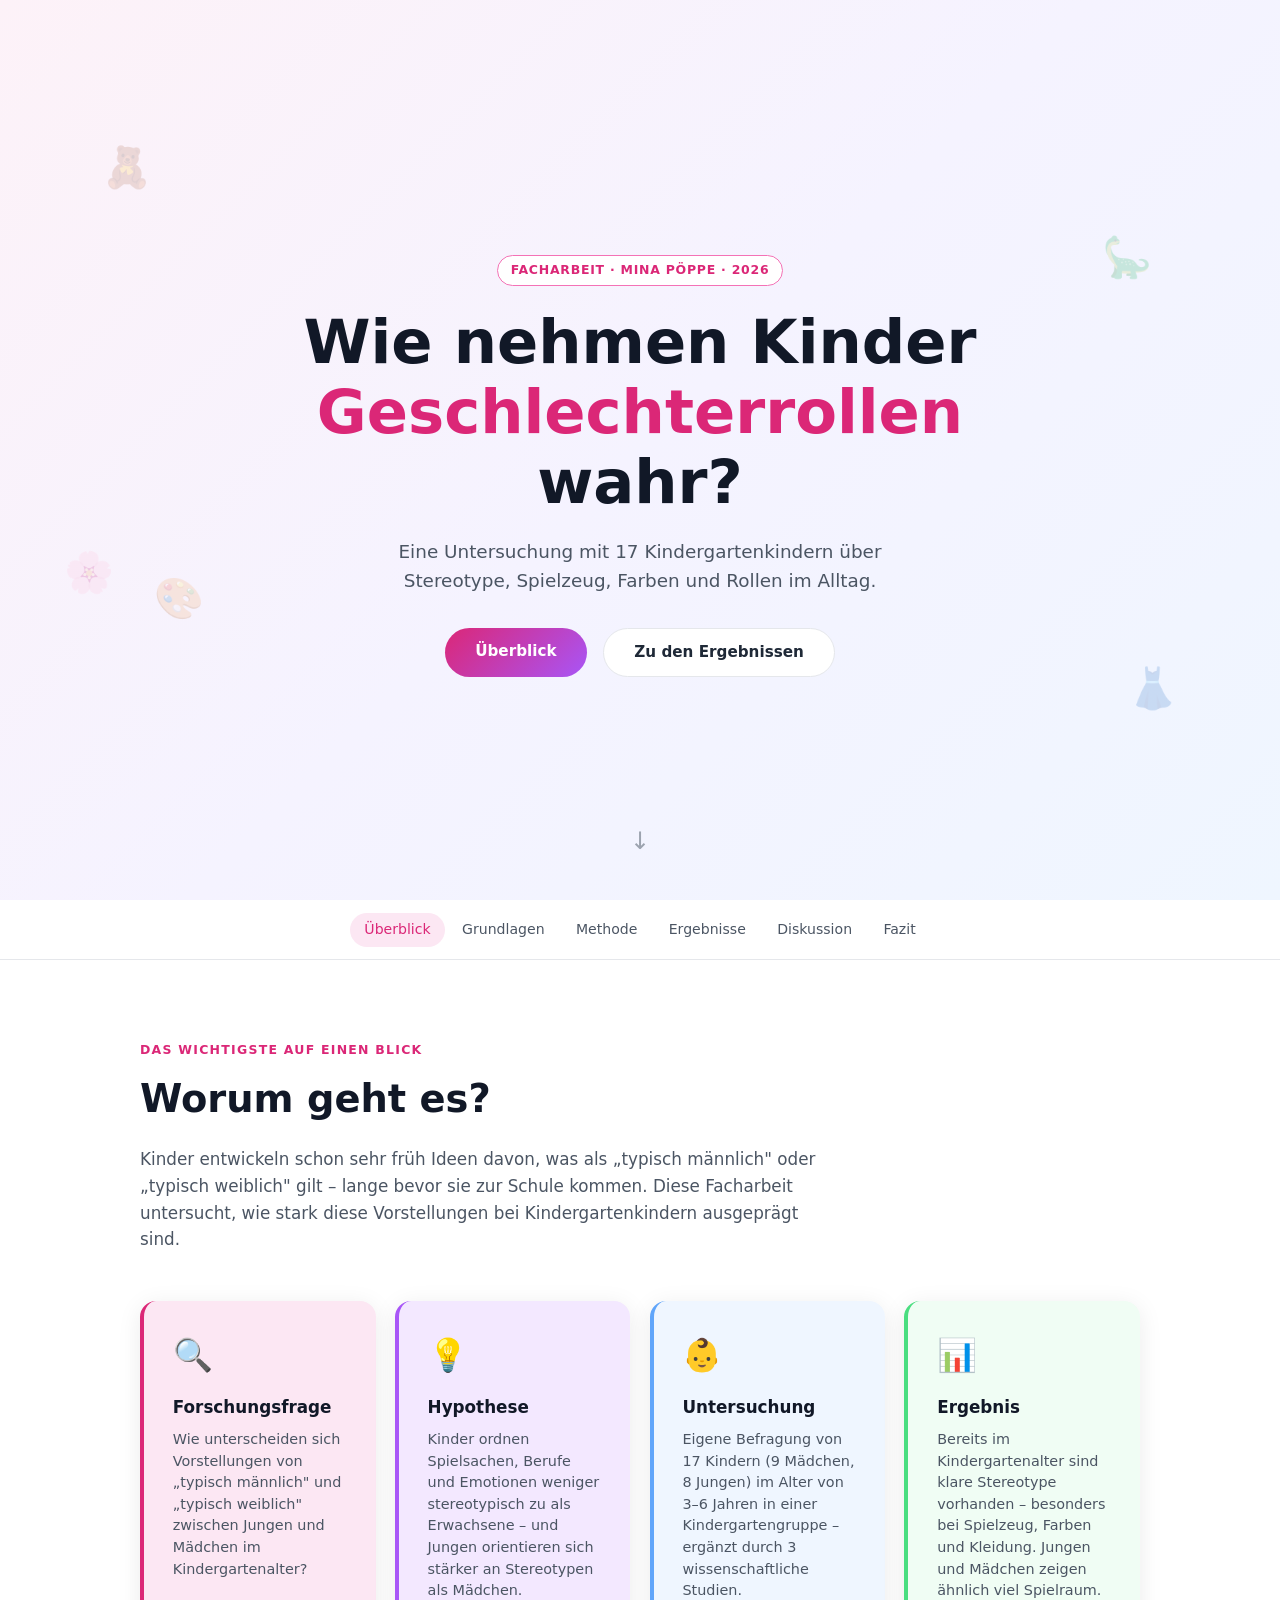
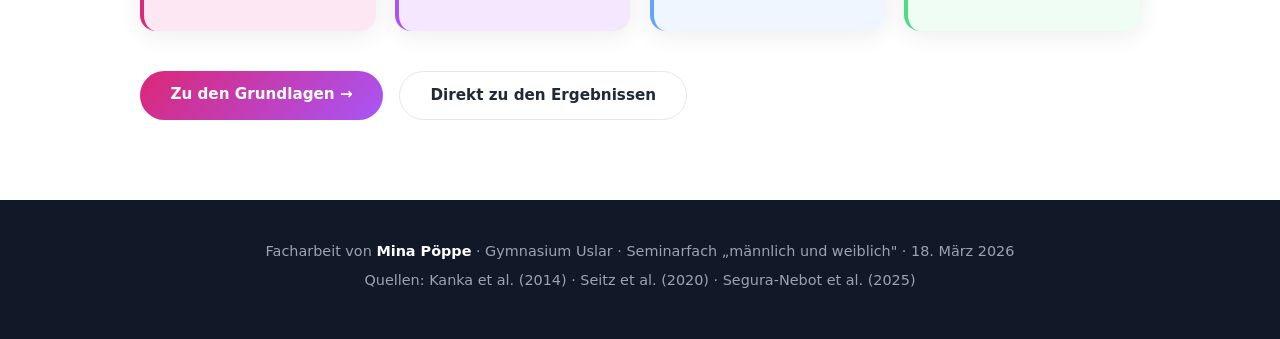
==== index.html @ d3858178 "Add initial HTML structure, CSS styles, and JavaScript functionality for the research project on chi" ====
<!DOCTYPE html>
<html lang="de">
<head>
  <meta charset="UTF-8" />
  <meta name="viewport" content="width=device-width, initial-scale=1.0" />
  <title>Wie nehmen Kinder Geschlechterrollen wahr?</title>
  <link rel="stylesheet" href="style.css" />
</head>
<body>

  <!-- HERO -->
  <header class="hero">
    <div class="hero-content">
      <span class="hero-tag">Facharbeit · Mina Pöppe · 2026</span>
      <h1>Wie nehmen Kinder<br><span class="accent">Geschlechterrollen</span> wahr?</h1>
      <p class="hero-sub">Eine Untersuchung mit 17 Kindergartenkindern über Stereotype, Spielzeug, Farben und Rollen im Alltag.</p>
      <div class="hero-buttons">
        <a href="#ueberblick" class="btn btn-primary">Überblick</a>
        <a href="ergebnisse.html" class="btn btn-outline">Zu den Ergebnissen</a>
      </div>
    </div>
    <div class="hero-visual" aria-hidden="true">
      <div class="floating-item item-1">🧸</div>
      <div class="floating-item item-2">🦕</div>
      <div class="floating-item item-3">🎨</div>
      <div class="floating-item item-4">👗</div>
      <div class="floating-item item-5">🌸</div>
    </div>
    <a href="#ueberblick" class="scroll-hint" aria-label="Nach unten scrollen">
      <span class="scroll-arrow">↓</span>
    </a>
  </header>

  <!-- NAV -->
  <nav class="sticky-nav" id="nav">
    <div class="nav-inner">
      <a href="index.html" class="active">Überblick</a>
      <a href="grundlagen.html">Grundlagen</a>
      <a href="methode.html">Methode</a>
      <a href="ergebnisse.html">Ergebnisse</a>
      <a href="diskussion.html">Diskussion</a>
      <a href="fazit.html">Fazit</a>
    </div>
  </nav>

  <main>

    <!-- ÜBERBLICK -->
    <section id="ueberblick" class="section">
      <div class="container">
        <div class="section-label">Das Wichtigste auf einen Blick</div>
        <h2>Worum geht es?</h2>
        <p class="section-intro">Kinder entwickeln schon sehr früh Ideen davon, was als „typisch männlich" oder „typisch weiblich" gilt – lange bevor sie zur Schule kommen. Diese Facharbeit untersucht, wie stark diese Vorstellungen bei Kindergartenkindern ausgeprägt sind.</p>

        <div class="cards-grid">
          <div class="card card-pink">
            <div class="card-icon">🔍</div>
            <h3>Forschungsfrage</h3>
            <p>Wie unterscheiden sich Vorstellungen von „typisch männlich" und „typisch weiblich" zwischen Jungen und Mädchen im Kindergartenalter?</p>
          </div>
          <div class="card card-purple">
            <div class="card-icon">💡</div>
            <h3>Hypothese</h3>
            <p>Kinder ordnen Spielsachen, Berufe und Emotionen weniger stereotypisch zu als Erwachsene – und Jungen orientieren sich stärker an Stereotypen als Mädchen.</p>
          </div>
          <div class="card card-blue">
            <div class="card-icon">👶</div>
            <h3>Untersuchung</h3>
            <p>Eigene Befragung von 17 Kindern (9 Mädchen, 8 Jungen) im Alter von 3–6 Jahren in einer Kindergartengruppe – ergänzt durch 3 wissenschaftliche Studien.</p>
          </div>
          <div class="card card-green">
            <div class="card-icon">📊</div>
            <h3>Ergebnis</h3>
            <p>Bereits im Kindergartenalter sind klare Stereotype vorhanden – besonders bei Spielzeug, Farben und Kleidung. Jungen und Mädchen zeigen ähnlich viel Spielraum.</p>
          </div>
        </div>

        <div style="margin-top: 2.5rem; display: flex; gap: 1rem; flex-wrap: wrap;">
          <a href="grundlagen.html" class="btn btn-primary">Zu den Grundlagen →</a>
          <a href="ergebnisse.html" class="btn btn-outline">Direkt zu den Ergebnissen</a>
        </div>
      </div>
    </section>

  </main>

  <footer class="footer">
    <div class="container">
      <p>Facharbeit von <strong>Mina Pöppe</strong> · Gymnasium Uslar · Seminarfach „männlich und weiblich" · 18. März 2026</p>
      <p class="footer-small">Quellen: Kanka et al. (2014) · Seitz et al. (2020) · Segura-Nebot et al. (2025)</p>
    </div>
  </footer>

  <script src="script.js"></script>
</body>
</html>
---- style.css ----
/* ===== RESET & BASE ===== */
*, *::before, *::after { box-sizing: border-box; margin: 0; padding: 0; }

:root {
  --pink: #f472b6;
  --pink-light: #fce7f3;
  --pink-dark: #db2777;
  --purple: #a855f7;
  --purple-light: #f3e8ff;
  --blue: #60a5fa;
  --blue-light: #eff6ff;
  --green: #4ade80;
  --green-light: #f0fdf4;
  --teal: #2dd4bf;
  --gray-50: #f9fafb;
  --gray-100: #f3f4f6;
  --gray-200: #e5e7eb;
  --gray-400: #9ca3af;
  --gray-600: #4b5563;
  --gray-800: #1f2937;
  --gray-900: #111827;
  --white: #ffffff;
  --font: 'Segoe UI', system-ui, -apple-system, sans-serif;
  --radius: 16px;
  --radius-sm: 8px;
  --shadow: 0 4px 24px rgba(0,0,0,0.08);
  --shadow-md: 0 8px 40px rgba(0,0,0,0.12);
  --transition: 0.25s ease;
}

html { scroll-behavior: smooth; }

body {
  font-family: var(--font);
  color: var(--gray-800);
  background: var(--white);
  line-height: 1.6;
}

/* ===== HERO ===== */
.hero {
  min-height: 100vh;
  background: linear-gradient(135deg, #fdf2f8 0%, #f5f3ff 50%, #eff6ff 100%);
  display: flex;
  flex-direction: column;
  justify-content: center;
  align-items: center;
  position: relative;
  overflow: hidden;
  text-align: center;
  padding: 6rem 2rem 4rem;
}

.hero-content {
  position: relative;
  z-index: 2;
  max-width: 700px;
}

.hero-tag {
  display: inline-block;
  background: var(--white);
  border: 1.5px solid var(--pink);
  color: var(--pink-dark);
  font-size: 0.78rem;
  font-weight: 600;
  letter-spacing: 0.06em;
  text-transform: uppercase;
  padding: 0.35em 1em;
  border-radius: 999px;
  margin-bottom: 1.4rem;
}

.hero h1 {
  font-size: clamp(2.2rem, 5vw, 3.8rem);
  font-weight: 800;
  line-height: 1.15;
  color: var(--gray-900);
  margin-bottom: 1.2rem;
}

.accent { color: var(--pink-dark); }

.hero-sub {
  font-size: 1.15rem;
  color: var(--gray-600);
  max-width: 540px;
  margin: 0 auto 2rem;
}

.hero-buttons {
  display: flex;
  gap: 1rem;
  justify-content: center;
  flex-wrap: wrap;
}

.btn {
  display: inline-block;
  padding: 0.75em 2em;
  border-radius: 999px;
  font-weight: 600;
  font-size: 0.95rem;
  text-decoration: none;
  transition: transform var(--transition), box-shadow var(--transition);
  cursor: pointer;
  border: none;
}

.btn:hover { transform: translateY(-2px); box-shadow: var(--shadow-md); }

.btn-primary {
  background: linear-gradient(135deg, var(--pink-dark), var(--purple));
  color: var(--white);
}

.btn-outline {
  background: var(--white);
  color: var(--gray-800);
  border: 1.5px solid var(--gray-200);
}

/* Floating emojis */
.hero-visual { position: absolute; inset: 0; pointer-events: none; z-index: 1; }

.floating-item {
  position: absolute;
  font-size: 2.5rem;
  opacity: 0.18;
  animation: float 6s ease-in-out infinite;
}

.item-1 { top: 15%; left: 8%; animation-delay: 0s; }
.item-2 { top: 25%; right: 10%; animation-delay: 1.2s; }
.item-3 { bottom: 30%; left: 12%; animation-delay: 0.6s; }
.item-4 { bottom: 20%; right: 8%; animation-delay: 1.8s; }
.item-5 { top: 60%; left: 5%; animation-delay: 2.4s; }

@keyframes float {
  0%, 100% { transform: translateY(0); }
  50% { transform: translateY(-18px); }
}

.scroll-hint {
  position: absolute;
  bottom: 2.5rem;
  left: 50%;
  transform: translateX(-50%);
  color: var(--gray-400);
  text-decoration: none;
  font-size: 1.5rem;
  animation: bounce 2s infinite;
}

@keyframes bounce {
  0%, 100% { transform: translateX(-50%) translateY(0); }
  50% { transform: translateX(-50%) translateY(8px); }
}

/* ===== NAV ===== */
.sticky-nav {
  position: sticky;
  top: 0;
  z-index: 100;
  background: rgba(255,255,255,0.92);
  backdrop-filter: blur(12px);
  border-bottom: 1px solid var(--gray-200);
  padding: 0.8rem 2rem;
}

.nav-inner {
  max-width: 900px;
  margin: 0 auto;
  display: flex;
  gap: 0.2rem;
  justify-content: center;
  flex-wrap: wrap;
}

.nav-inner a {
  text-decoration: none;
  color: var(--gray-600);
  font-size: 0.88rem;
  font-weight: 500;
  padding: 0.4em 1em;
  border-radius: 999px;
  transition: background var(--transition), color var(--transition);
}

.nav-inner a:hover, .nav-inner a.active {
  background: var(--pink-light);
  color: var(--pink-dark);
}

/* ===== SECTIONS ===== */
.section { padding: 5rem 2rem; }
.section-alt { background: var(--gray-50); }

.container { max-width: 1000px; margin: 0 auto; }

.section-label {
  font-size: 0.78rem;
  font-weight: 700;
  letter-spacing: 0.1em;
  text-transform: uppercase;
  color: var(--pink-dark);
  margin-bottom: 0.5rem;
}

h2 {
  font-size: clamp(1.7rem, 3vw, 2.4rem);
  font-weight: 800;
  color: var(--gray-900);
  margin-bottom: 1rem;
}

.section-intro {
  font-size: 1.05rem;
  color: var(--gray-600);
  max-width: 680px;
  margin-bottom: 3rem;
}

/* ===== CARDS ===== */
.cards-grid {
  display: grid;
  grid-template-columns: repeat(auto-fit, minmax(210px, 1fr));
  gap: 1.2rem;
}

.card {
  border-radius: var(--radius);
  padding: 1.8rem;
  box-shadow: var(--shadow);
  transition: transform var(--transition), box-shadow var(--transition);
}

.card:hover { transform: translateY(-4px); box-shadow: var(--shadow-md); }

.card-pink { background: var(--pink-light); border-left: 4px solid var(--pink-dark); }
.card-purple { background: var(--purple-light); border-left: 4px solid var(--purple); }
.card-blue { background: var(--blue-light); border-left: 4px solid var(--blue); }
.card-green { background: var(--green-light); border-left: 4px solid var(--green); }

.card-icon { font-size: 2rem; margin-bottom: 0.8rem; }
.card h3 { font-size: 1.05rem; font-weight: 700; margin-bottom: 0.5rem; color: var(--gray-900); }
.card p { font-size: 0.9rem; color: var(--gray-600); line-height: 1.5; }

/* ===== TABS ===== */
.tabs { background: var(--white); border-radius: var(--radius); box-shadow: var(--shadow); overflow: hidden; }

.tab-buttons {
  display: flex;
  border-bottom: 1px solid var(--gray-200);
  background: var(--gray-50);
}

.tab-btn {
  flex: 1;
  padding: 1rem 1.5rem;
  border: none;
  background: transparent;
  font-family: var(--font);
  font-weight: 600;
  font-size: 0.9rem;
  color: var(--gray-600);
  cursor: pointer;
  transition: all var(--transition);
  border-bottom: 3px solid transparent;
}

.tab-btn:hover { color: var(--pink-dark); background: var(--pink-light); }
.tab-btn.active { color: var(--pink-dark); border-bottom-color: var(--pink-dark); background: var(--white); }

.tab-content { display: none; }
.tab-content.active { display: block; }

.tab-inner {
  display: grid;
  grid-template-columns: 1fr 1fr;
  gap: 2rem;
  padding: 2.5rem;
  align-items: start;
}

@media (max-width: 640px) {
  .tab-inner { grid-template-columns: 1fr; }
}

.tab-text h3 { font-size: 1.15rem; font-weight: 700; margin-bottom: 0.8rem; }
.tab-text p { color: var(--gray-600); margin-bottom: 0.8rem; font-size: 0.93rem; }

.definition-box { margin: 1.2rem 0; display: flex; flex-direction: column; gap: 0.8rem; }

.def-item {
  display: flex;
  flex-direction: column;
  gap: 0.2rem;
  padding: 1rem;
  background: var(--gray-50);
  border-radius: var(--radius-sm);
}

.def-title { font-weight: 700; font-size: 0.9rem; color: var(--gray-900); }
.def-text { font-size: 0.85rem; color: var(--gray-600); }

.highlight-box {
  background: linear-gradient(135deg, #fdf2f8, #f5f3ff);
  border-radius: var(--radius-sm);
  padding: 0.9rem 1.1rem;
  font-size: 0.88rem;
  color: var(--gray-700) !important;
}

.stereotype-examples {
  display: flex;
  gap: 1rem;
}

.stereo-col {
  flex: 1;
  border-radius: var(--radius-sm);
  overflow: hidden;
  box-shadow: var(--shadow);
}

.stereo-head {
  font-weight: 700;
  text-align: center;
  padding: 0.6rem;
  font-size: 0.9rem;
}

.stereo-girl .stereo-head { background: var(--pink-light); color: var(--pink-dark); }
.stereo-boy .stereo-head { background: #dbeafe; color: #1d4ed8; }

.stereo-tags {
  padding: 0.8rem;
  display: flex;
  flex-direction: column;
  gap: 0.4rem;
  background: var(--white);
}

.stereo-tags span {
  display: block;
  font-size: 0.82rem;
  padding: 0.3rem 0.6rem;
  border-radius: 6px;
}

.stereo-girl .stereo-tags span { background: var(--pink-light); }
.stereo-boy .stereo-tags span { background: #eff6ff; }

.visual-caption {
  margin-top: 0.8rem;
  font-size: 0.78rem;
  color: var(--gray-400);
  text-align: center;
  font-style: italic;
}

/* Timeline */
.timeline { display: flex; flex-direction: column; gap: 0; }

.timeline-item {
  display: flex;
  gap: 1rem;
  position: relative;
  padding-bottom: 1.4rem;
}

.timeline-item::before {
  content: '';
  position: absolute;
  left: 10px;
  top: 24px;
  bottom: 0;
  width: 2px;
  background: var(--gray-200);
}

.timeline-item:last-child::before { display: none; }

.tl-dot {
  width: 22px;
  height: 22px;
  border-radius: 50%;
  background: linear-gradient(135deg, var(--pink-dark), var(--purple));
  flex-shrink: 0;
  margin-top: 2px;
}

.tl-content strong { display: block; font-size: 0.9rem; color: var(--gray-900); }
.tl-content p { font-size: 0.83rem; color: var(--gray-600); margin-top: 0.1rem; }

/* Influence diagram */
.influence-diagram {
  position: relative;
  display: grid;
  grid-template-areas: ". i2 ." "i1 center i3" ". i4 .";
  gap: 0.6rem;
  align-items: center;
  justify-items: center;
}

.influence-center {
  grid-area: center;
  background: linear-gradient(135deg, var(--pink-dark), var(--purple));
  color: white;
  font-weight: 700;
  padding: 1rem 1.4rem;
  border-radius: 50%;
  text-align: center;
  font-size: 1rem;
  width: 80px;
  height: 80px;
  display: flex;
  align-items: center;
  justify-content: center;
}

.influence-item {
  font-size: 0.78rem;
  background: var(--white);
  border: 1px solid var(--gray-200);
  padding: 0.5rem 0.8rem;
  border-radius: var(--radius-sm);
  text-align: center;
  box-shadow: var(--shadow);
}

.inf-1 { grid-area: i1; }
.inf-2 { grid-area: i2; }
.inf-3 { grid-area: i3; }
.inf-4 { grid-area: i4; }

/* ===== METHOD ===== */
.method-grid {
  display: grid;
  grid-template-columns: repeat(auto-fit, minmax(210px, 1fr));
  gap: 1.2rem;
}

.method-card {
  background: var(--white);
  border-radius: var(--radius);
  padding: 1.8rem;
  box-shadow: var(--shadow);
  transition: transform var(--transition);
}

.method-card:hover { transform: translateY(-3px); }

.method-num {
  font-size: 2rem;
  font-weight: 900;
  color: var(--gray-200);
  line-height: 1;
  margin-bottom: 0.6rem;
}

.method-card h3 { font-size: 1.05rem; font-weight: 700; margin-bottom: 0.7rem; color: var(--gray-900); }
.method-card p { font-size: 0.88rem; color: var(--gray-600); margin-bottom: 0.6rem; }

.badge {
  display: inline-block;
  padding: 0.2em 0.7em;
  border-radius: 999px;
  font-size: 0.78rem;
  font-weight: 600;
  margin-right: 0.3rem;
}

.badge-girl { background: var(--pink-light); color: var(--pink-dark); }
.badge-boy { background: #dbeafe; color: #1d4ed8; }
.badge-both { background: var(--green-light); color: #15803d; }

.sample-visual { margin: 0.8rem 0; }

.sample-bar {
  height: 14px;
  border-radius: 999px;
  overflow: hidden;
  display: flex;
  background: var(--gray-100);
}

.sample-fill { height: 100%; transition: width 1s ease; }
.fill-girl { background: var(--pink); }
.fill-boy { background: var(--blue); }

.sample-legend {
  display: flex;
  gap: 1rem;
  margin-top: 0.5rem;
  font-size: 0.82rem;
}

.dot {
  display: inline-block;
  width: 10px;
  height: 10px;
  border-radius: 50%;
  margin-right: 4px;
}

.dot-girl { background: var(--pink); }
.dot-boy { background: var(--blue); }

.question-list {
  list-style: none;
  display: flex;
  flex-direction: column;
  gap: 0.4rem;
}

.question-list li {
  font-size: 0.85rem;
  color: var(--gray-600);
  padding-left: 1.2rem;
  position: relative;
}

.question-list li::before {
  content: '→';
  position: absolute;
  left: 0;
  color: var(--pink);
}

/* ===== RESULTS ===== */
.results-tabs { background: var(--white); border-radius: var(--radius); box-shadow: var(--shadow); overflow: hidden; margin-bottom: 2rem; }

.rtab-buttons {
  display: flex;
  flex-wrap: wrap;
  border-bottom: 1px solid var(--gray-200);
  background: var(--gray-50);
}

.rtab-btn {
  padding: 0.9rem 1.4rem;
  border: none;
  background: transparent;
  font-family: var(--font);
  font-weight: 600;
  font-size: 0.88rem;
  color: var(--gray-600);
  cursor: pointer;
  transition: all var(--transition);
  border-bottom: 3px solid transparent;
}

.rtab-btn:hover { color: var(--pink-dark); background: var(--pink-light); }
.rtab-btn.active { color: var(--pink-dark); border-bottom-color: var(--pink-dark); background: var(--white); }

.rtab-content { display: none; padding: 2rem; }
.rtab-content.active { display: block; }

.result-grid {
  display: grid;
  grid-template-columns: repeat(auto-fit, minmax(300px, 1fr));
  gap: 2rem;
}

.result-item h4 { font-size: 1.1rem; font-weight: 700; margin-bottom: 1rem; }

.bar-chart { display: flex; flex-direction: column; gap: 0.5rem; }

.bar-row {
  display: flex;
  align-items: center;
  gap: 0.8rem;
}

.bar-label {
  width: 70px;
  font-size: 0.82rem;
  color: var(--gray-600);
  flex-shrink: 0;
  text-align: right;
}

.bar-track {
  flex: 1;
  height: 28px;
  background: var(--gray-100);
  border-radius: 999px;
  overflow: hidden;
  position: relative;
}

.bar-fill {
  height: 100%;
  border-radius: 999px;
  display: flex;
  align-items: center;
  justify-content: flex-end;
  padding-right: 8px;
  font-size: 0.78rem;
  font-weight: 700;
  color: var(--white);
  transition: width 1.2s ease;
  min-width: 2px;
}

.bar-girl { background: linear-gradient(90deg, var(--pink), var(--pink-dark)); }
.bar-boy { background: linear-gradient(90deg, var(--blue), #2563eb); }
.bar-both { background: linear-gradient(90deg, var(--green), #16a34a); }

.result-note { margin-top: 0.8rem; font-size: 0.83rem; color: var(--gray-500); font-style: italic; }

.key-finding {
  display: flex;
  gap: 1.2rem;
  background: linear-gradient(135deg, #fdf2f8, #f5f3ff);
  border-radius: var(--radius);
  padding: 1.5rem 2rem;
  align-items: flex-start;
}

.kf-icon { font-size: 1.8rem; flex-shrink: 0; }
.kf-text { font-size: 0.93rem; color: var(--gray-700); line-height: 1.6; }

/* ===== DISCUSSION ===== */
.discussion-grid {
  display: grid;
  grid-template-columns: repeat(auto-fit, minmax(260px, 1fr));
  gap: 1.2rem;
  margin-bottom: 3rem;
}

.disc-card {
  border-radius: var(--radius);
  padding: 1.8rem;
  box-shadow: var(--shadow);
}

.disc-confirm { background: var(--green-light); border-top: 4px solid var(--green); }
.disc-partial { background: #fffbeb; border-top: 4px solid #fbbf24; }
.disc-limit { background: var(--blue-light); border-top: 4px solid var(--blue); }

.disc-icon { font-size: 1.8rem; margin-bottom: 0.8rem; }
.disc-card h3 { font-size: 1rem; font-weight: 700; margin-bottom: 0.8rem; color: var(--gray-900); }
.disc-card ul { list-style: none; display: flex; flex-direction: column; gap: 0.5rem; }
.disc-card li { font-size: 0.88rem; color: var(--gray-700); padding-left: 1.2rem; position: relative; }
.disc-card li::before { content: '•'; position: absolute; left: 0; }

.studies-section h3 { font-size: 1.2rem; font-weight: 700; margin-bottom: 1.2rem; }

.studies-grid {
  display: grid;
  grid-template-columns: repeat(auto-fit, minmax(260px, 1fr));
  gap: 1.2rem;
}

.study-card {
  background: var(--white);
  border-radius: var(--radius);
  padding: 1.6rem;
  box-shadow: var(--shadow);
  transition: transform var(--transition);
}

.study-card:hover { transform: translateY(-3px); }

.study-year {
  font-size: 2rem;
  font-weight: 900;
  color: var(--gray-200);
  line-height: 1;
}

.study-authors {
  font-size: 0.88rem;
  font-weight: 700;
  color: var(--gray-900);
  margin-bottom: 0.6rem;
}

.study-card p { font-size: 0.85rem; color: var(--gray-600); margin-bottom: 0.8rem; line-height: 1.5; }

.study-tag {
  display: inline-block;
  background: var(--pink-light);
  color: var(--pink-dark);
  font-size: 0.75rem;
  font-weight: 600;
  padding: 0.25em 0.8em;
  border-radius: 999px;
}

/* ===== FAZIT ===== */
.fazit-layout {
  display: grid;
  grid-template-columns: 3fr 2fr;
  gap: 3rem;
  align-items: start;
}

@media (max-width: 680px) {
  .fazit-layout { grid-template-columns: 1fr; }
}

.fazit-main p {
  color: var(--gray-700);
  margin-bottom: 1rem;
  line-height: 1.7;
}

.fazit-takeaways {
  background: var(--white);
  border-radius: var(--radius);
  padding: 1.8rem;
  box-shadow: var(--shadow);
}

.fazit-takeaways h3 { font-size: 1rem; font-weight: 700; margin-bottom: 1.2rem; }

.takeaway {
  display: flex;
  gap: 1rem;
  align-items: flex-start;
  margin-bottom: 1.1rem;
}

.takeaway:last-child { margin-bottom: 0; }

.takeaway-num {
  flex-shrink: 0;
  width: 28px;
  height: 28px;
  background: linear-gradient(135deg, var(--pink-dark), var(--purple));
  color: white;
  border-radius: 50%;
  display: flex;
  align-items: center;
  justify-content: center;
  font-size: 0.82rem;
  font-weight: 700;
}

.takeaway p { font-size: 0.87rem; color: var(--gray-700); margin: 0; line-height: 1.5; }

/* ===== PAGE NAVIGATION BUTTONS ===== */
.page-nav-buttons {
  display: flex;
  gap: 1rem;
  margin-top: 3rem;
  flex-wrap: wrap;
}

/* ===== SITE HEADER (inner pages) ===== */
.site-header {
  background: linear-gradient(135deg, #fdf2f8 0%, #f5f3ff 50%, #eff6ff 100%);
  padding: 1.2rem 2rem;
  border-bottom: 1px solid var(--gray-200);
}

.site-brand {
  display: inline-flex;
  align-items: center;
  gap: 0.5rem;
  font-size: 0.85rem;
  font-weight: 600;
  color: var(--pink-dark);
  text-decoration: none;
  letter-spacing: 0.02em;
}

.site-brand:hover { text-decoration: underline; }

/* ===== FOOTER ===== */
.footer {
  background: var(--gray-900);
  color: var(--gray-400);
  padding: 2.5rem 2rem;
  text-align: center;
}

.footer p { font-size: 0.9rem; margin-bottom: 0.4rem; }
.footer strong { color: var(--white); }
.footer-small { font-size: 0.78rem; }

/* ===== RESPONSIVE ===== */
@media (max-width: 768px) {
  .tab-inner { grid-template-columns: 1fr; }
  .tab-visual { display: none; }
  .method-grid { grid-template-columns: 1fr 1fr; }
  .result-grid { grid-template-columns: 1fr; }
  .nav-inner { gap: 0; }
  .nav-inner a { padding: 0.35em 0.65em; font-size: 0.8rem; }
  .tab-btn { padding: 0.8rem 0.8rem; font-size: 0.82rem; }
  .rtab-btn { padding: 0.7rem 0.8rem; font-size: 0.82rem; }
}

@media (max-width: 480px) {
  .method-grid { grid-template-columns: 1fr; }
  .hero h1 { font-size: 2rem; }
}
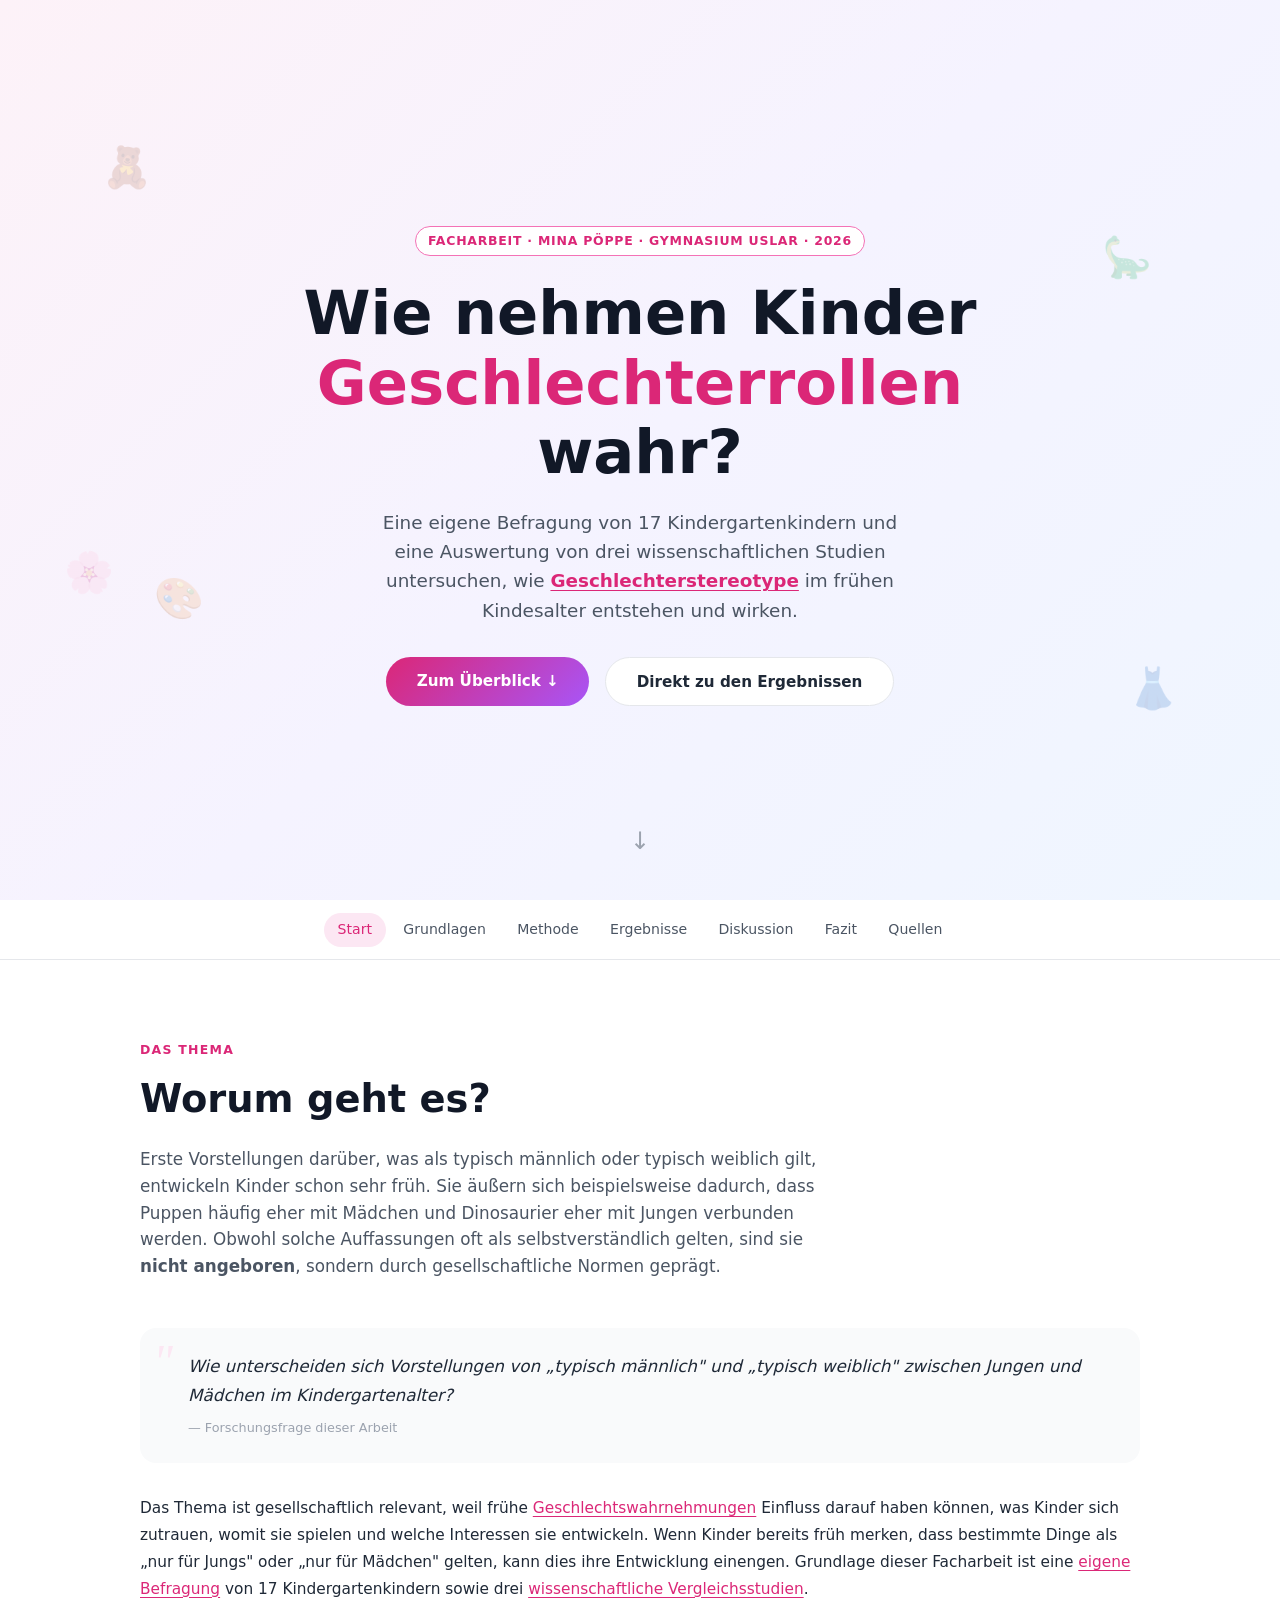
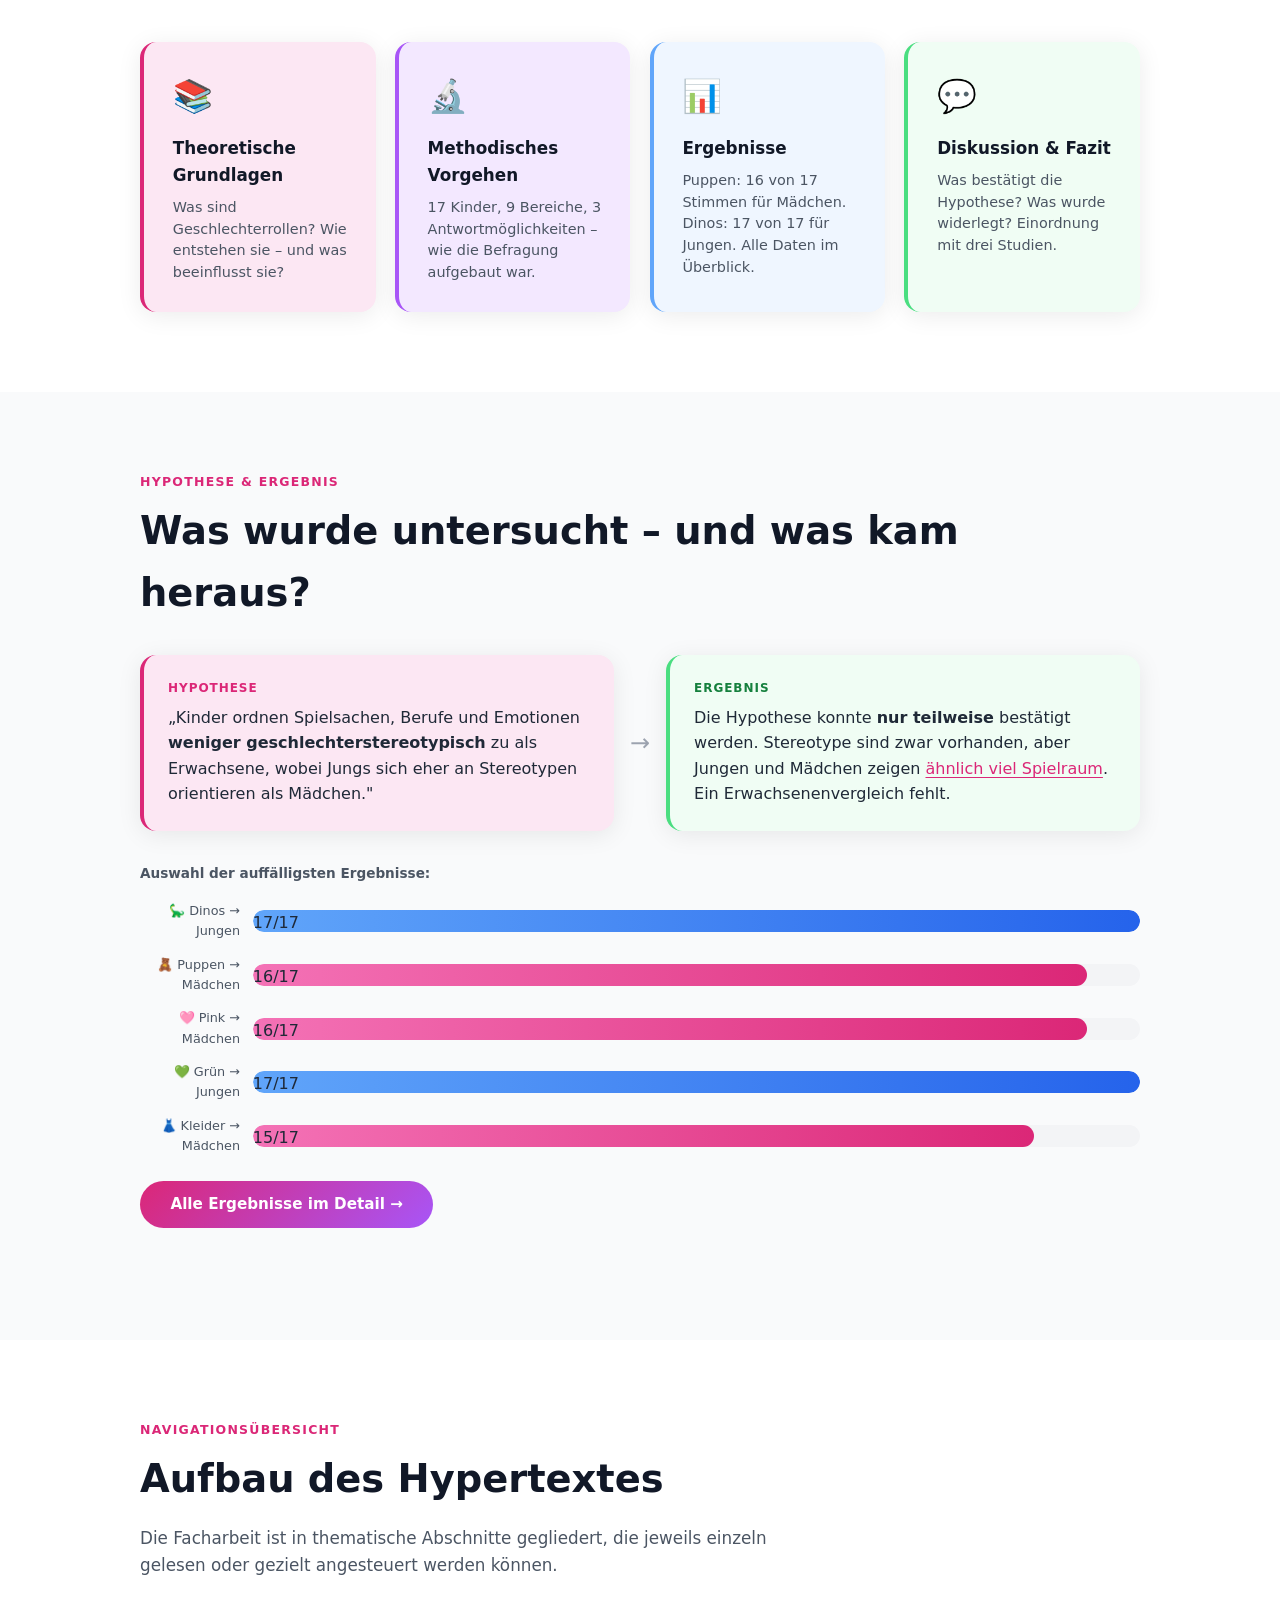
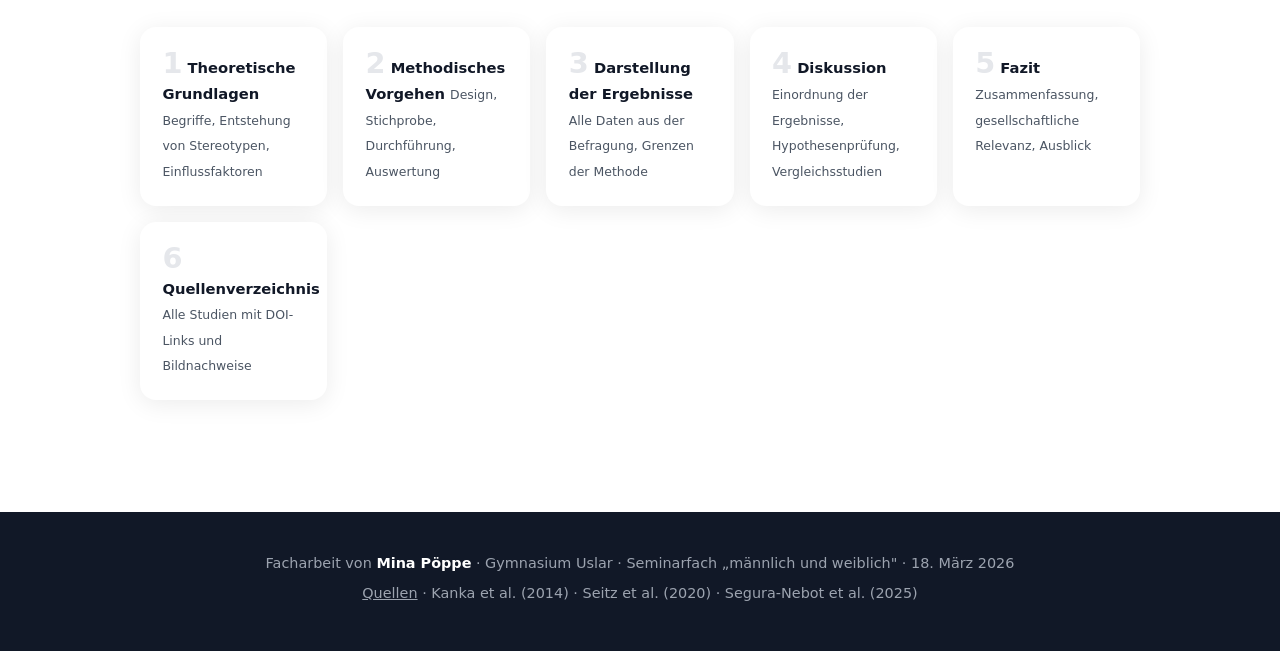
==== commit 15c47297: "feat: add progress bar and back-to-top button; update method and sources sections - Implemented a pr" ====
--- a/index.html
+++ b/index.html
@@ -3,20 +3,23 @@
 <head>
   <meta charset="UTF-8" />
   <meta name="viewport" content="width=device-width, initial-scale=1.0" />
-  <title>Wie nehmen Kinder Geschlechterrollen wahr?</title>
+  <title>Wie nehmen Kinder Geschlechterrollen wahr? – Facharbeit Mina Pöppe</title>
   <link rel="stylesheet" href="style.css" />
 </head>
 <body>
 
+  <!-- READING PROGRESS -->
+  <div class="progress-bar" id="progressBar"></div>
+
   <!-- HERO -->
   <header class="hero">
     <div class="hero-content">
-      <span class="hero-tag">Facharbeit · Mina Pöppe · 2026</span>
+      <span class="hero-tag">Facharbeit · Mina Pöppe · Gymnasium Uslar · 2026</span>
       <h1>Wie nehmen Kinder<br><span class="accent">Geschlechterrollen</span> wahr?</h1>
-      <p class="hero-sub">Eine Untersuchung mit 17 Kindergartenkindern über Stereotype, Spielzeug, Farben und Rollen im Alltag.</p>
+      <p class="hero-sub">Eine eigene Befragung von 17 Kindergartenkindern und eine Auswertung von drei wissenschaftlichen Studien untersuchen, wie <a href="grundlagen.html#begriffe" class="hero-link">Geschlechterstereotype</a> im frühen Kindesalter entstehen und wirken.</p>
       <div class="hero-buttons">
-        <a href="#ueberblick" class="btn btn-primary">Überblick</a>
-        <a href="ergebnisse.html" class="btn btn-outline">Zu den Ergebnissen</a>
+        <a href="#ueberblick" class="btn btn-primary">Zum Überblick ↓</a>
+        <a href="ergebnisse.html" class="btn btn-outline">Direkt zu den Ergebnissen</a>
       </div>
     </div>
     <div class="hero-visual" aria-hidden="true">
@@ -34,50 +37,156 @@
   <!-- NAV -->
   <nav class="sticky-nav" id="nav">
     <div class="nav-inner">
-      <a href="index.html" class="active">Überblick</a>
+      <a href="index.html" class="active">Start</a>
       <a href="grundlagen.html">Grundlagen</a>
       <a href="methode.html">Methode</a>
       <a href="ergebnisse.html">Ergebnisse</a>
       <a href="diskussion.html">Diskussion</a>
       <a href="fazit.html">Fazit</a>
+      <a href="quellen.html">Quellen</a>
     </div>
   </nav>
 
   <main>
 
-    <!-- ÜBERBLICK -->
+    <!-- EINLEITUNG -->
     <section id="ueberblick" class="section">
       <div class="container">
-        <div class="section-label">Das Wichtigste auf einen Blick</div>
+        <div class="section-label">Das Thema</div>
         <h2>Worum geht es?</h2>
-        <p class="section-intro">Kinder entwickeln schon sehr früh Ideen davon, was als „typisch männlich" oder „typisch weiblich" gilt – lange bevor sie zur Schule kommen. Diese Facharbeit untersucht, wie stark diese Vorstellungen bei Kindergartenkindern ausgeprägt sind.</p>
-
-        <div class="cards-grid">
-          <div class="card card-pink">
-            <div class="card-icon">🔍</div>
-            <h3>Forschungsfrage</h3>
-            <p>Wie unterscheiden sich Vorstellungen von „typisch männlich" und „typisch weiblich" zwischen Jungen und Mädchen im Kindergartenalter?</p>
-          </div>
-          <div class="card card-purple">
-            <div class="card-icon">💡</div>
-            <h3>Hypothese</h3>
-            <p>Kinder ordnen Spielsachen, Berufe und Emotionen weniger stereotypisch zu als Erwachsene – und Jungen orientieren sich stärker an Stereotypen als Mädchen.</p>
-          </div>
-          <div class="card card-blue">
-            <div class="card-icon">👶</div>
-            <h3>Untersuchung</h3>
-            <p>Eigene Befragung von 17 Kindern (9 Mädchen, 8 Jungen) im Alter von 3–6 Jahren in einer Kindergartengruppe – ergänzt durch 3 wissenschaftliche Studien.</p>
-          </div>
-          <div class="card card-green">
+        <p class="section-intro">Erste Vorstellungen darüber, was als typisch männlich oder typisch weiblich gilt, entwickeln Kinder schon sehr früh. Sie äußern sich beispielsweise dadurch, dass Puppen häufig eher mit Mädchen und Dinosaurier eher mit Jungen verbunden werden. Obwohl solche Auffassungen oft als selbstverständlich gelten, sind sie <strong>nicht angeboren</strong>, sondern durch gesellschaftliche Normen geprägt.</p>
+
+        <div class="intro-quote">
+          <span class="quote-mark">"</span>
+          <p>Wie unterscheiden sich Vorstellungen von „typisch männlich" und „typisch weiblich" zwischen Jungen und Mädchen im Kindergartenalter?</p>
+          <span class="quote-attr">— Forschungsfrage dieser Arbeit</span>
+        </div>
+
+        <p class="section-body">Das Thema ist gesellschaftlich relevant, weil frühe <a href="grundlagen.html#begriffe" class="inline-link">Geschlechtswahrnehmungen</a> Einfluss darauf haben können, was Kinder sich zutrauen, womit sie spielen und welche Interessen sie entwickeln. Wenn Kinder bereits früh merken, dass bestimmte Dinge als „nur für Jungs" oder „nur für Mädchen" gelten, kann dies ihre Entwicklung einengen. Grundlage dieser Facharbeit ist eine <a href="methode.html" class="inline-link">eigene Befragung</a> von 17 Kindergartenkindern sowie drei <a href="diskussion.html#studien" class="inline-link">wissenschaftliche Vergleichsstudien</a>.</p>
+
+        <div class="cards-grid" style="margin-top:2.5rem;">
+          <a href="grundlagen.html" class="card card-pink card-link">
+            <div class="card-icon">📚</div>
+            <h3>Theoretische Grundlagen</h3>
+            <p>Was sind Geschlechterrollen? Wie entstehen sie – und was beeinflusst sie?</p>
+          </a>
+          <a href="methode.html" class="card card-purple card-link">
+            <div class="card-icon">🔬</div>
+            <h3>Methodisches Vorgehen</h3>
+            <p>17 Kinder, 9 Bereiche, 3 Antwortmöglichkeiten – wie die Befragung aufgebaut war.</p>
+          </a>
+          <a href="ergebnisse.html" class="card card-blue card-link">
             <div class="card-icon">📊</div>
-            <h3>Ergebnis</h3>
-            <p>Bereits im Kindergartenalter sind klare Stereotype vorhanden – besonders bei Spielzeug, Farben und Kleidung. Jungen und Mädchen zeigen ähnlich viel Spielraum.</p>
-          </div>
-        </div>
-
-        <div style="margin-top: 2.5rem; display: flex; gap: 1rem; flex-wrap: wrap;">
-          <a href="grundlagen.html" class="btn btn-primary">Zu den Grundlagen →</a>
-          <a href="ergebnisse.html" class="btn btn-outline">Direkt zu den Ergebnissen</a>
+            <h3>Ergebnisse</h3>
+            <p>Puppen: 16 von 17 Stimmen für Mädchen. Dinos: 17 von 17 für Jungen. Alle Daten im Überblick.</p>
+          </a>
+          <a href="diskussion.html" class="card card-green card-link">
+            <div class="card-icon">💬</div>
+            <h3>Diskussion & Fazit</h3>
+            <p>Was bestätigt die Hypothese? Was wurde widerlegt? Einordnung mit drei Studien.</p>
+          </a>
+        </div>
+      </div>
+    </section>
+
+    <!-- HYPOTHESE + ÜBERBLICK -->
+    <section class="section section-alt" id="hypothese">
+      <div class="container">
+        <div class="section-label">Hypothese &amp; Ergebnis</div>
+        <h2>Was wurde untersucht – und was kam heraus?</h2>
+
+        <div class="hypo-layout">
+          <div class="hypo-box hypo-left">
+            <div class="hypo-label">Hypothese</div>
+            <p>„Kinder ordnen Spielsachen, Berufe und Emotionen <strong>weniger geschlechterstereotypisch</strong> zu als Erwachsene, wobei Jungs sich eher an Stereotypen orientieren als Mädchen."</p>
+          </div>
+          <div class="hypo-arrow">→</div>
+          <div class="hypo-box hypo-right">
+            <div class="hypo-label result-label">Ergebnis</div>
+            <p>Die Hypothese konnte <strong>nur teilweise</strong> bestätigt werden. Stereotype sind zwar vorhanden, aber Jungen und Mädchen zeigen <a href="ergebnisse.html#geschlechtervergleich" class="inline-link">ähnlich viel Spielraum</a>. Ein Erwachsenenvergleich fehlt.</p>
+          </div>
+        </div>
+
+        <!-- Mini-Ergebnis-Visualisierung -->
+        <div class="result-preview">
+          <div class="result-preview-title">Auswahl der auffälligsten Ergebnisse:</div>
+          <div class="preview-bars">
+            <div class="prev-item">
+              <div class="prev-label">🦕 Dinos → Jungen</div>
+              <div class="prev-bar"><div class="prev-fill prev-boy" style="width:100%">17/17</div></div>
+            </div>
+            <div class="prev-item">
+              <div class="prev-label">🧸 Puppen → Mädchen</div>
+              <div class="prev-bar"><div class="prev-fill prev-girl" style="width:94%">16/17</div></div>
+            </div>
+            <div class="prev-item">
+              <div class="prev-label">🩷 Pink → Mädchen</div>
+              <div class="prev-bar"><div class="prev-fill prev-girl" style="width:94%">16/17</div></div>
+            </div>
+            <div class="prev-item">
+              <div class="prev-label">💚 Grün → Jungen</div>
+              <div class="prev-bar"><div class="prev-fill prev-boy" style="width:100%">17/17</div></div>
+            </div>
+            <div class="prev-item">
+              <div class="prev-label">👗 Kleider → Mädchen</div>
+              <div class="prev-bar"><div class="prev-fill prev-girl" style="width:88%">15/17</div></div>
+            </div>
+          </div>
+          <a href="ergebnisse.html" class="btn btn-primary" style="margin-top:1.5rem;">Alle Ergebnisse im Detail →</a>
+        </div>
+      </div>
+    </section>
+
+    <!-- SEITENÜBERSICHT -->
+    <section class="section" id="seitenübersicht">
+      <div class="container">
+        <div class="section-label">Navigationsübersicht</div>
+        <h2>Aufbau des Hypertextes</h2>
+        <p class="section-intro">Die Facharbeit ist in thematische Abschnitte gegliedert, die jeweils einzeln gelesen oder gezielt angesteuert werden können.</p>
+
+        <div class="sitemap">
+          <div class="sitemap-item">
+            <a href="grundlagen.html" class="sitemap-link">
+              <span class="sitemap-num">1</span>
+              <span class="sitemap-title">Theoretische Grundlagen</span>
+              <span class="sitemap-desc">Begriffe, Entstehung von Stereotypen, Einflussfaktoren</span>
+            </a>
+          </div>
+          <div class="sitemap-item">
+            <a href="methode.html" class="sitemap-link">
+              <span class="sitemap-num">2</span>
+              <span class="sitemap-title">Methodisches Vorgehen</span>
+              <span class="sitemap-desc">Design, Stichprobe, Durchführung, Auswertung</span>
+            </a>
+          </div>
+          <div class="sitemap-item">
+            <a href="ergebnisse.html" class="sitemap-link">
+              <span class="sitemap-num">3</span>
+              <span class="sitemap-title">Darstellung der Ergebnisse</span>
+              <span class="sitemap-desc">Alle Daten aus der Befragung, Grenzen der Methode</span>
+            </a>
+          </div>
+          <div class="sitemap-item">
+            <a href="diskussion.html" class="sitemap-link">
+              <span class="sitemap-num">4</span>
+              <span class="sitemap-title">Diskussion</span>
+              <span class="sitemap-desc">Einordnung der Ergebnisse, Hypothesenprüfung, Vergleichsstudien</span>
+            </a>
+          </div>
+          <div class="sitemap-item">
+            <a href="fazit.html" class="sitemap-link">
+              <span class="sitemap-num">5</span>
+              <span class="sitemap-title">Fazit</span>
+              <span class="sitemap-desc">Zusammenfassung, gesellschaftliche Relevanz, Ausblick</span>
+            </a>
+          </div>
+          <div class="sitemap-item">
+            <a href="quellen.html" class="sitemap-link">
+              <span class="sitemap-num">6</span>
+              <span class="sitemap-title">Quellenverzeichnis</span>
+              <span class="sitemap-desc">Alle Studien mit DOI-Links und Bildnachweise</span>
+            </a>
+          </div>
         </div>
       </div>
     </section>
@@ -87,9 +196,14 @@
   <footer class="footer">
     <div class="container">
       <p>Facharbeit von <strong>Mina Pöppe</strong> · Gymnasium Uslar · Seminarfach „männlich und weiblich" · 18. März 2026</p>
-      <p class="footer-small">Quellen: Kanka et al. (2014) · Seitz et al. (2020) · Segura-Nebot et al. (2025)</p>
+      <p class="footer-small">
+        <a href="quellen.html" class="footer-link">Quellen</a> ·
+        Kanka et al. (2014) · Seitz et al. (2020) · Segura-Nebot et al. (2025)
+      </p>
     </div>
   </footer>
+
+  <button class="back-to-top" id="backToTop" aria-label="Nach oben">↑</button>
 
   <script src="script.js"></script>
 </body>
--- a/style.css
+++ b/style.css
@@ -799,3 +799,600 @@
   .method-grid { grid-template-columns: 1fr; }
   .hero h1 { font-size: 2rem; }
 }
+
+/* ===== PROGRESS BAR ===== */
+.progress-bar {
+  position: fixed;
+  top: 0;
+  left: 0;
+  height: 3px;
+  width: 0%;
+  background: linear-gradient(90deg, var(--pink-dark), var(--purple));
+  z-index: 9999;
+  transition: width 0.1s linear;
+}
+
+/* ===== BACK TO TOP ===== */
+.back-to-top {
+  position: fixed;
+  bottom: 2rem;
+  right: 2rem;
+  width: 44px;
+  height: 44px;
+  border-radius: 50%;
+  background: linear-gradient(135deg, var(--pink-dark), var(--purple));
+  color: white;
+  border: none;
+  font-size: 1.1rem;
+  cursor: pointer;
+  box-shadow: var(--shadow-md);
+  opacity: 0;
+  transform: translateY(10px);
+  transition: opacity var(--transition), transform var(--transition);
+  z-index: 500;
+}
+
+.back-to-top.visible {
+  opacity: 1;
+  transform: translateY(0);
+}
+
+.back-to-top:hover { transform: translateY(-3px); }
+
+/* ===== INLINE & EXTERNAL LINKS ===== */
+.inline-link {
+  color: var(--pink-dark);
+  text-decoration: underline;
+  text-underline-offset: 3px;
+  font-weight: 500;
+  transition: color var(--transition);
+}
+
+.inline-link:hover { color: var(--purple); }
+
+.hero-link {
+  color: var(--pink-dark);
+  font-weight: 600;
+  text-decoration: underline;
+  text-underline-offset: 3px;
+}
+
+.footer-link {
+  color: var(--gray-400);
+  text-decoration: underline;
+  transition: color var(--transition);
+}
+.footer-link:hover { color: var(--white); }
+
+.ext-doi {
+  font-size: 0.78rem;
+  font-weight: 600;
+}
+
+/* ===== CONTENT BLOCKS (inner sections) ===== */
+.content-block {
+  margin-bottom: 2.5rem;
+}
+
+.content-h3 {
+  font-size: 1.15rem;
+  font-weight: 700;
+  color: var(--gray-900);
+  margin-bottom: 0.8rem;
+  padding-bottom: 0.4rem;
+  border-bottom: 2px solid var(--pink-light);
+}
+
+/* ===== INFO BOX ===== */
+.info-box {
+  background: #fffbeb;
+  border-left: 4px solid #fbbf24;
+  border-radius: var(--radius-sm);
+  padding: 1rem 1.2rem;
+  font-size: 0.9rem;
+  color: var(--gray-700);
+  margin: 1.2rem 0;
+  line-height: 1.6;
+}
+
+.info-box-green {
+  background: var(--green-light);
+  border-left: 4px solid var(--green);
+  border-radius: var(--radius-sm);
+  padding: 1rem 1.2rem;
+  font-size: 0.9rem;
+  color: var(--gray-700);
+  margin: 1.2rem 0;
+  line-height: 1.6;
+}
+
+/* ===== DEFINITION GRID (Grundlagen) ===== */
+.definition-grid {
+  display: grid;
+  grid-template-columns: repeat(auto-fit, minmax(220px, 1fr));
+  gap: 1.2rem;
+  margin-bottom: 2rem;
+}
+
+.def-card {
+  background: var(--white);
+  border-radius: var(--radius);
+  padding: 1.6rem;
+  box-shadow: var(--shadow);
+  transition: transform var(--transition);
+}
+
+.def-card:hover { transform: translateY(-3px); }
+
+.def-icon { font-size: 2rem; margin-bottom: 0.6rem; }
+
+/* ===== STEREO VISUAL ===== */
+.stereo-visual {
+  display: flex;
+  gap: 1rem;
+}
+
+/* ===== INFLUENCE GRID ===== */
+.influence-grid {
+  display: flex;
+  flex-direction: column;
+  align-items: center;
+  gap: 1.2rem;
+  padding: 1.5rem;
+  background: var(--gray-50);
+  border-radius: var(--radius);
+}
+
+.influence-center-box {
+  background: linear-gradient(135deg, var(--pink-dark), var(--purple));
+  color: white;
+  font-weight: 700;
+  font-size: 1rem;
+  padding: 1rem 2rem;
+  border-radius: var(--radius);
+  text-align: center;
+}
+
+.influence-items {
+  display: flex;
+  flex-wrap: wrap;
+  gap: 0.8rem;
+  justify-content: center;
+}
+
+/* ===== EXTERNAL LINKS BOX ===== */
+.external-links-box {
+  background: var(--blue-light);
+  border-radius: var(--radius);
+  padding: 1.4rem 1.8rem;
+  margin: 1.5rem 0;
+}
+
+.ext-title {
+  font-weight: 700;
+  margin-bottom: 0.8rem;
+  font-size: 0.9rem;
+  color: var(--gray-900);
+}
+
+.ext-list { list-style: none; display: flex; flex-direction: column; gap: 0.5rem; }
+
+.ext-link {
+  color: #1d4ed8;
+  text-decoration: underline;
+  text-underline-offset: 3px;
+  font-size: 0.88rem;
+  transition: color var(--transition);
+}
+
+.ext-link:hover { color: var(--pink-dark); }
+
+/* ===== SUMMARY BOX ===== */
+.summary-box {
+  background: linear-gradient(135deg, #fdf2f8, #f5f3ff);
+  border-radius: var(--radius);
+  padding: 1.5rem 2rem;
+  margin-top: 2.5rem;
+  font-size: 0.92rem;
+  color: var(--gray-700);
+  line-height: 1.7;
+}
+
+/* ===== INTRO QUOTE ===== */
+.intro-quote {
+  position: relative;
+  padding: 1.5rem 2rem 1.5rem 3rem;
+  background: var(--gray-50);
+  border-radius: var(--radius);
+  margin: 2rem 0;
+  font-style: italic;
+  font-size: 1.05rem;
+  color: var(--gray-700);
+  line-height: 1.7;
+}
+
+.quote-mark {
+  position: absolute;
+  left: 0.8rem;
+  top: 0.6rem;
+  font-size: 3rem;
+  color: var(--pink-light);
+  line-height: 1;
+  font-family: Georgia, serif;
+}
+
+.quote-attr {
+  display: block;
+  font-size: 0.8rem;
+  color: var(--gray-400);
+  font-style: normal;
+  margin-top: 0.5rem;
+}
+
+/* ===== SECTION BODY ===== */
+.section-body {
+  color: var(--gray-700);
+  line-height: 1.75;
+  margin-bottom: 1rem;
+  font-size: 0.96rem;
+}
+
+/* ===== HYPO LAYOUT (index) ===== */
+.hypo-layout {
+  display: grid;
+  grid-template-columns: 1fr auto 1fr;
+  gap: 1rem;
+  align-items: center;
+  margin: 2rem 0;
+}
+
+@media (max-width: 640px) {
+  .hypo-layout { grid-template-columns: 1fr; }
+  .hypo-arrow { display: none; }
+}
+
+.hypo-box {
+  border-radius: var(--radius);
+  padding: 1.5rem;
+  box-shadow: var(--shadow);
+}
+
+.hypo-left { background: var(--pink-light); border-left: 4px solid var(--pink-dark); }
+.hypo-right { background: var(--green-light); border-left: 4px solid var(--green); }
+
+.hypo-arrow {
+  font-size: 1.5rem;
+  color: var(--gray-400);
+  text-align: center;
+}
+
+.hypo-label {
+  font-size: 0.75rem;
+  font-weight: 700;
+  text-transform: uppercase;
+  letter-spacing: 0.08em;
+  color: var(--pink-dark);
+  margin-bottom: 0.4rem;
+}
+
+.result-label {
+  font-size: 0.75rem;
+  font-weight: 700;
+  text-transform: uppercase;
+  letter-spacing: 0.08em;
+  color: #15803d;
+  margin-bottom: 0.4rem;
+}
+
+/* ===== RESULT PREVIEW (index) ===== */
+.result-preview { margin: 2rem 0; }
+.result-preview-title { font-size: 0.85rem; font-weight: 700; color: var(--gray-600); margin-bottom: 1rem; }
+
+.preview-bars { display: flex; flex-direction: column; gap: 0.8rem; }
+
+.prev-item { display: flex; align-items: center; gap: 0.8rem; }
+.prev-label { width: 100px; font-size: 0.8rem; color: var(--gray-600); text-align: right; flex-shrink: 0; }
+
+.prev-bar {
+  flex: 1;
+  height: 22px;
+  background: var(--gray-100);
+  border-radius: 999px;
+  overflow: hidden;
+}
+
+.prev-fill {
+  height: 100%;
+  border-radius: 999px;
+  transition: width 1.2s ease;
+}
+
+.prev-girl { background: linear-gradient(90deg, var(--pink), var(--pink-dark)); }
+.prev-boy { background: linear-gradient(90deg, var(--blue), #2563eb); }
+
+/* ===== SITEMAP (index) ===== */
+.sitemap {
+  display: grid;
+  grid-template-columns: repeat(auto-fit, minmax(160px, 1fr));
+  gap: 1rem;
+  margin: 2rem 0;
+}
+
+.sitemap-item {
+  background: var(--white);
+  border-radius: var(--radius);
+  padding: 1.4rem;
+  box-shadow: var(--shadow);
+  transition: transform var(--transition);
+}
+
+.sitemap-item:hover { transform: translateY(-3px); }
+
+.sitemap-link {
+  text-decoration: none;
+  color: inherit;
+  display: block;
+}
+
+.sitemap-num {
+  font-size: 1.8rem;
+  font-weight: 900;
+  color: var(--gray-200);
+  line-height: 1;
+  margin-bottom: 0.3rem;
+}
+
+.sitemap-title {
+  font-size: 0.92rem;
+  font-weight: 700;
+  color: var(--gray-900);
+  margin-bottom: 0.3rem;
+}
+
+.sitemap-desc {
+  font-size: 0.78rem;
+  color: var(--gray-600);
+}
+
+/* ===== CARD LINK ===== */
+.card-link { text-decoration: none; color: inherit; display: block; }
+.card-link .card { cursor: pointer; }
+
+/* ===== METHOD PAGE (methode.html) ===== */
+.topic-grid {
+  display: flex;
+  flex-wrap: wrap;
+  gap: 0.6rem;
+  margin: 1rem 0;
+}
+
+.topic-card {
+  background: var(--white);
+  border: 1.5px solid var(--gray-200);
+  border-radius: var(--radius-sm);
+  padding: 0.5rem 1rem;
+  font-size: 0.88rem;
+  font-weight: 600;
+  color: var(--gray-700);
+  box-shadow: var(--shadow);
+}
+
+.sample-detail {
+  display: flex;
+  gap: 2rem;
+  align-items: center;
+  margin: 1.5rem 0;
+  flex-wrap: wrap;
+}
+
+.sample-chart { flex-shrink: 0; }
+
+.pie-chart {
+  width: 160px;
+  height: 160px;
+}
+
+.sample-info {
+  display: flex;
+  flex-wrap: wrap;
+  gap: 1rem;
+}
+
+.sample-stat {
+  display: flex;
+  flex-direction: column;
+  align-items: center;
+  background: var(--white);
+  border-radius: var(--radius-sm);
+  padding: 0.8rem 1.2rem;
+  box-shadow: var(--shadow);
+  min-width: 80px;
+}
+
+.stat-num {
+  font-size: 1.8rem;
+  font-weight: 900;
+  line-height: 1;
+}
+
+.stat-pink { color: var(--pink-dark); }
+.stat-blue { color: #1d4ed8; }
+.stat-purple { color: var(--purple); }
+.stat-gray { color: var(--gray-600); }
+
+.stat-label {
+  font-size: 0.72rem;
+  color: var(--gray-500);
+  text-align: center;
+  margin-top: 0.2rem;
+}
+
+.questions-layout {
+  display: grid;
+  grid-template-columns: repeat(auto-fit, minmax(220px, 1fr));
+  gap: 1.2rem;
+  margin: 1.5rem 0;
+}
+
+.q-category {
+  background: var(--white);
+  border-radius: var(--radius);
+  padding: 1.4rem;
+  box-shadow: var(--shadow);
+}
+
+.q-cat-label {
+  font-size: 0.88rem;
+  font-weight: 700;
+  color: var(--gray-900);
+  margin-bottom: 0.8rem;
+  padding-bottom: 0.5rem;
+  border-bottom: 2px solid var(--pink-light);
+}
+
+.method-schema {
+  display: flex;
+  align-items: center;
+  flex-wrap: wrap;
+  gap: 0.5rem;
+  margin: 1.5rem 0;
+  justify-content: center;
+}
+
+.schema-step {
+  background: var(--white);
+  border-radius: var(--radius);
+  padding: 1rem 1.2rem;
+  box-shadow: var(--shadow);
+  text-align: center;
+  min-width: 130px;
+  flex: 1;
+}
+
+.schema-num {
+  width: 28px;
+  height: 28px;
+  background: linear-gradient(135deg, var(--pink-dark), var(--purple));
+  color: white;
+  border-radius: 50%;
+  font-size: 0.82rem;
+  font-weight: 700;
+  display: flex;
+  align-items: center;
+  justify-content: center;
+  margin: 0 auto 0.6rem;
+}
+
+.schema-text { font-size: 0.82rem; color: var(--gray-700); line-height: 1.5; }
+
+.schema-arrow {
+  font-size: 1.2rem;
+  color: var(--gray-400);
+  flex-shrink: 0;
+}
+
+/* ===== DISCUSSION PAGE extra ===== */
+.disc-list {
+  list-style: none;
+  display: flex;
+  flex-direction: column;
+  gap: 0.6rem;
+  margin-top: 0.8rem;
+}
+
+.disc-list li {
+  padding: 0.7rem 1rem;
+  background: var(--white);
+  border-radius: var(--radius-sm);
+  font-size: 0.9rem;
+  color: var(--gray-700);
+  box-shadow: var(--shadow);
+}
+
+.study-doi {
+  margin-top: 0.6rem;
+  font-size: 0.8rem;
+}
+
+/* ===== QUELLEN PAGE ===== */
+.source-card {
+  background: var(--white);
+  border-radius: var(--radius);
+  padding: 2rem;
+  box-shadow: var(--shadow);
+  margin-bottom: 1.8rem;
+  display: flex;
+  gap: 1.5rem;
+  align-items: flex-start;
+  transition: transform var(--transition);
+}
+
+.source-card:hover { transform: translateY(-3px); }
+
+.source-year-badge {
+  flex-shrink: 0;
+  font-size: 0.75rem;
+  font-weight: 700;
+  background: linear-gradient(135deg, var(--pink-dark), var(--purple));
+  color: white;
+  padding: 0.3em 0.7em;
+  border-radius: 999px;
+  letter-spacing: 0.05em;
+  height: fit-content;
+  margin-top: 0.2rem;
+}
+
+.source-content { flex: 1; }
+
+.source-authors {
+  font-weight: 700;
+  color: var(--gray-900);
+  margin-bottom: 0.3rem;
+  font-size: 0.95rem;
+}
+
+.source-title {
+  font-style: italic;
+  color: var(--gray-800);
+  margin-bottom: 0.3rem;
+  font-size: 0.93rem;
+}
+
+.source-journal {
+  color: var(--gray-600);
+  font-size: 0.88rem;
+  margin-bottom: 0.6rem;
+}
+
+.source-doi { margin-bottom: 0.8rem; }
+
+.doi-link {
+  display: inline-block;
+  padding: 0.3em 0.9em;
+  background: var(--blue-light);
+  color: #1d4ed8;
+  border-radius: 999px;
+  font-size: 0.78rem;
+  font-weight: 600;
+  text-decoration: none;
+  transition: background var(--transition);
+}
+
+.doi-link:hover { background: #bfdbfe; }
+
+.source-summary {
+  background: var(--gray-50);
+  border-left: 3px solid var(--pink);
+  padding: 0.8rem 1rem;
+  border-radius: 0 var(--radius-sm) var(--radius-sm) 0;
+  font-size: 0.85rem;
+  color: var(--gray-700);
+  line-height: 1.6;
+}
+
+@media (max-width: 600px) {
+  .source-card { flex-direction: column; gap: 0.8rem; }
+  .sample-detail { flex-direction: column; }
+  .method-schema { flex-direction: column; }
+  .schema-arrow { transform: rotate(90deg); }
+}
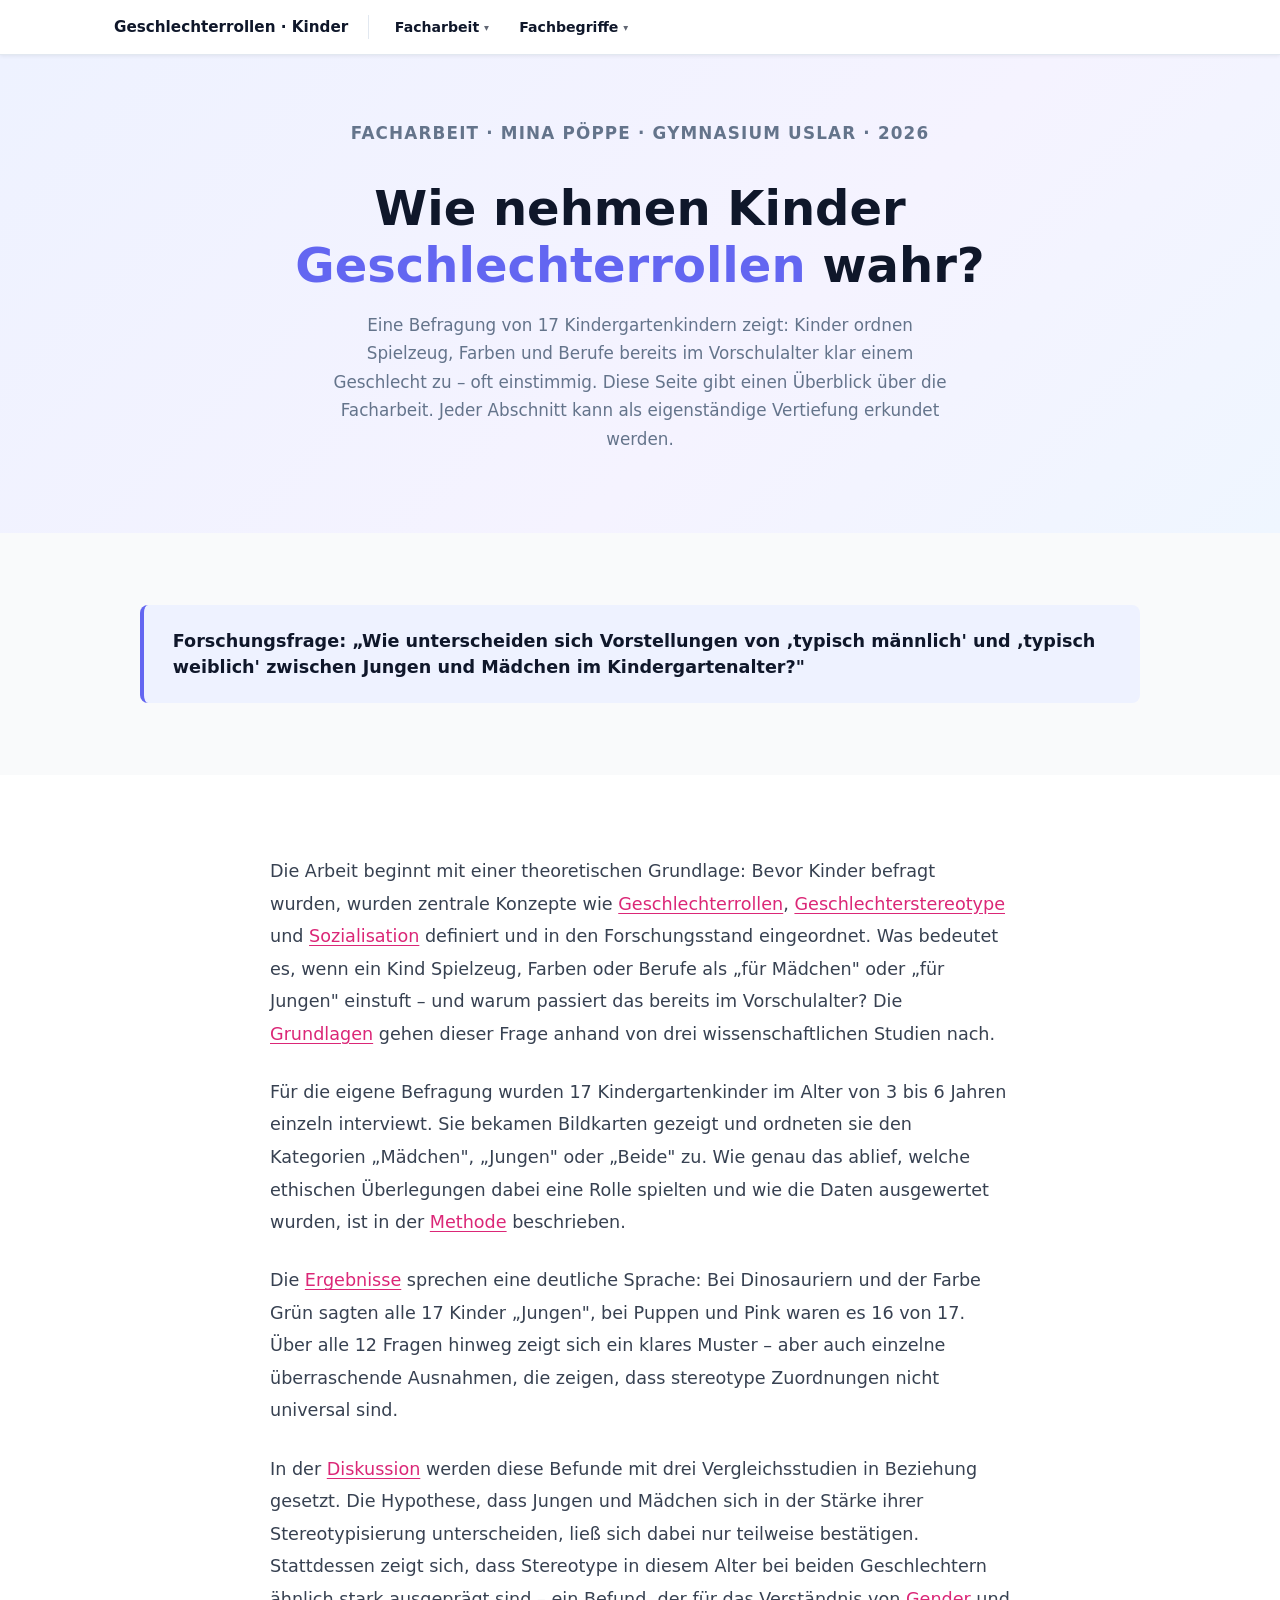
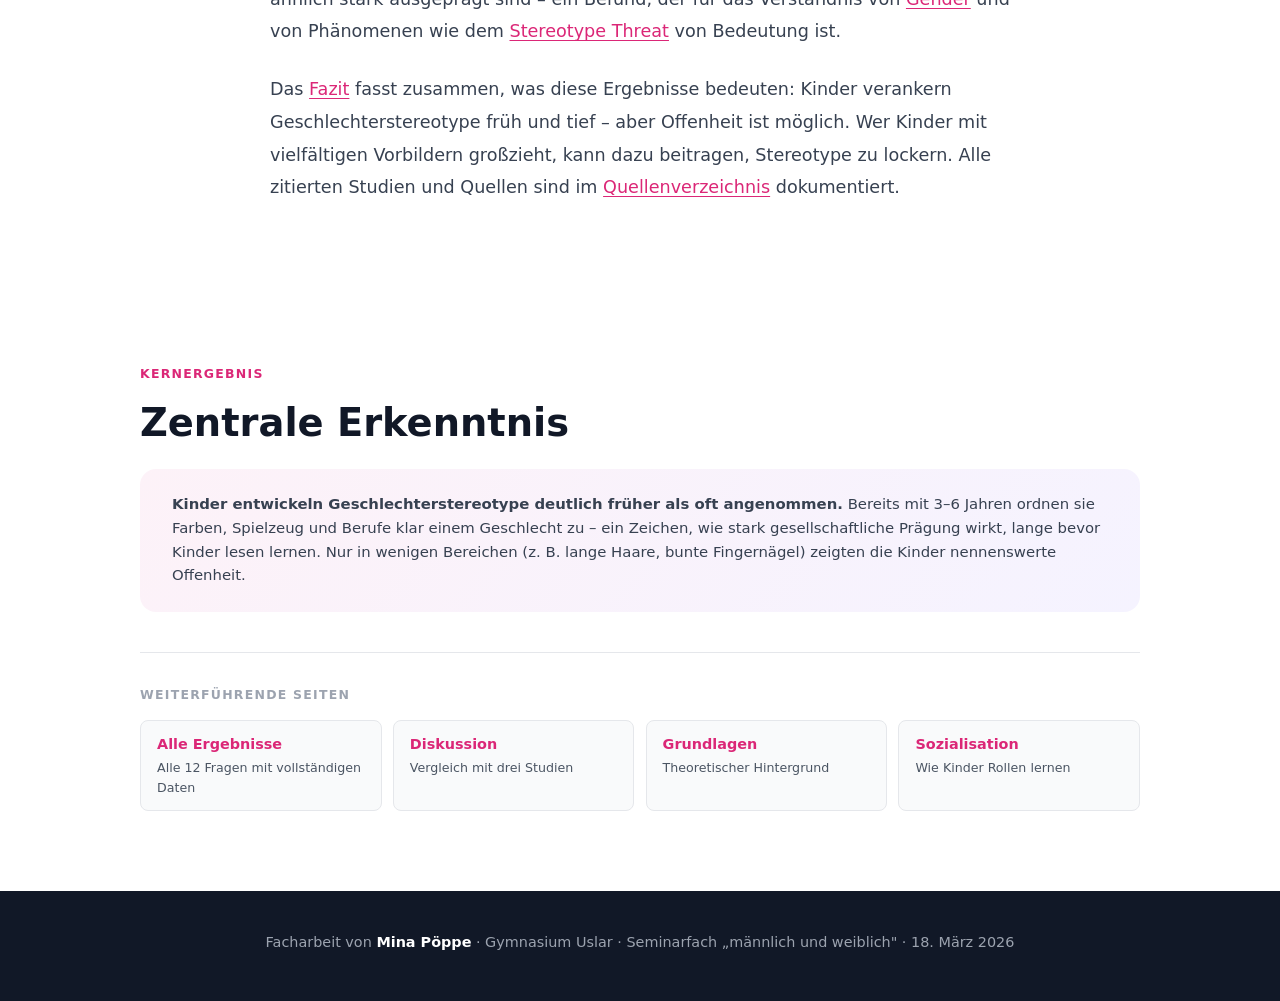
==== commit f7097b70: "Add Stereotype Threat and Stereotypes pages; enhance CSS for navigation and layout" ====
--- a/index.html
+++ b/index.html
@@ -8,183 +8,102 @@
 </head>
 <body>
 
-  <!-- READING PROGRESS -->
   <div class="progress-bar" id="progressBar"></div>
 
-  <!-- HERO -->
-  <header class="hero">
-    <div class="hero-content">
-      <span class="hero-tag">Facharbeit · Mina Pöppe · Gymnasium Uslar · 2026</span>
-      <h1>Wie nehmen Kinder<br><span class="accent">Geschlechterrollen</span> wahr?</h1>
-      <p class="hero-sub">Eine eigene Befragung von 17 Kindergartenkindern und eine Auswertung von drei wissenschaftlichen Studien untersuchen, wie <a href="grundlagen.html#begriffe" class="hero-link">Geschlechterstereotype</a> im frühen Kindesalter entstehen und wirken.</p>
-      <div class="hero-buttons">
-        <a href="#ueberblick" class="btn btn-primary">Zum Überblick ↓</a>
-        <a href="ergebnisse.html" class="btn btn-outline">Direkt zu den Ergebnissen</a>
+  <nav class="site-nav">
+    <div class="nav-inner">
+      <a href="index.html" class="nav-logo">Geschlechterrollen&nbsp;·&nbsp;Kinder</a>
+      <button class="nav-toggle" id="navToggle" aria-label="Menü">☰</button>
+      <div class="nav-menu" id="navMenu">
+        <div class="nav-group">
+          <button class="nav-group-btn">Facharbeit <span class="nav-caret">▾</span></button>
+          <div class="nav-dropdown">
+            <a href="index.html" class="nav-link">Übersicht</a>
+            <a href="grundlagen.html" class="nav-link">Grundlagen</a>
+            <a href="methode.html" class="nav-link">Methode</a>
+            <a href="ergebnisse.html" class="nav-link">Ergebnisse</a>
+            <a href="diskussion.html" class="nav-link">Diskussion</a>
+            <a href="fazit.html" class="nav-link">Fazit</a>
+            <a href="quellen.html" class="nav-link">Quellen</a>
+          </div>
+        </div>
+        <div class="nav-group">
+          <button class="nav-group-btn">Fachbegriffe <span class="nav-caret">▾</span></button>
+          <div class="nav-dropdown">
+            <a href="geschlechterrolle.html" class="nav-link">Geschlechterrolle</a>
+            <a href="stereotypen.html" class="nav-link">Stereotyp</a>
+            <a href="sozialisation.html" class="nav-link">Sozialisation</a>
+            <a href="gender.html" class="nav-link">Gender</a>
+            <a href="stereotype-threat.html" class="nav-link">Stereotype Threat</a>
+          </div>
+        </div>
       </div>
-    </div>
-    <div class="hero-visual" aria-hidden="true">
-      <div class="floating-item item-1">🧸</div>
-      <div class="floating-item item-2">🦕</div>
-      <div class="floating-item item-3">🎨</div>
-      <div class="floating-item item-4">👗</div>
-      <div class="floating-item item-5">🌸</div>
-    </div>
-    <a href="#ueberblick" class="scroll-hint" aria-label="Nach unten scrollen">
-      <span class="scroll-arrow">↓</span>
-    </a>
-  </header>
-
-  <!-- NAV -->
-  <nav class="sticky-nav" id="nav">
-    <div class="nav-inner">
-      <a href="index.html" class="active">Start</a>
-      <a href="grundlagen.html">Grundlagen</a>
-      <a href="methode.html">Methode</a>
-      <a href="ergebnisse.html">Ergebnisse</a>
-      <a href="diskussion.html">Diskussion</a>
-      <a href="fazit.html">Fazit</a>
-      <a href="quellen.html">Quellen</a>
     </div>
   </nav>
 
+  <header class="hub-hero">
+    <p class="hub-hero-meta">Facharbeit · Mina Pöppe · Gymnasium Uslar · 2026</p>
+    <h1>Wie nehmen Kinder<br><span class="accent">Geschlechterrollen</span> wahr?</h1>
+    <p>Eine Befragung von 17 Kindergartenkindern zeigt: Kinder ordnen Spielzeug, Farben und Berufe bereits im Vorschulalter klar einem Geschlecht zu – oft einstimmig. Diese Seite gibt einen Überblick über die Facharbeit. Jeder Abschnitt kann als eigenständige Vertiefung erkundet werden.</p>
+
+  </header>
+
   <main>
 
-    <!-- EINLEITUNG -->
-    <section id="ueberblick" class="section">
+    <!-- FORSCHUNGSFRAGE -->
+    <section class="section section-alt" style="padding: 2.5rem 2rem;">
       <div class="container">
-        <div class="section-label">Das Thema</div>
-        <h2>Worum geht es?</h2>
-        <p class="section-intro">Erste Vorstellungen darüber, was als typisch männlich oder typisch weiblich gilt, entwickeln Kinder schon sehr früh. Sie äußern sich beispielsweise dadurch, dass Puppen häufig eher mit Mädchen und Dinosaurier eher mit Jungen verbunden werden. Obwohl solche Auffassungen oft als selbstverständlich gelten, sind sie <strong>nicht angeboren</strong>, sondern durch gesellschaftliche Normen geprägt.</p>
-
-        <div class="intro-quote">
-          <span class="quote-mark">"</span>
-          <p>Wie unterscheiden sich Vorstellungen von „typisch männlich" und „typisch weiblich" zwischen Jungen und Mädchen im Kindergartenalter?</p>
-          <span class="quote-attr">— Forschungsfrage dieser Arbeit</span>
-        </div>
-
-        <p class="section-body">Das Thema ist gesellschaftlich relevant, weil frühe <a href="grundlagen.html#begriffe" class="inline-link">Geschlechtswahrnehmungen</a> Einfluss darauf haben können, was Kinder sich zutrauen, womit sie spielen und welche Interessen sie entwickeln. Wenn Kinder bereits früh merken, dass bestimmte Dinge als „nur für Jungs" oder „nur für Mädchen" gelten, kann dies ihre Entwicklung einengen. Grundlage dieser Facharbeit ist eine <a href="methode.html" class="inline-link">eigene Befragung</a> von 17 Kindergartenkindern sowie drei <a href="diskussion.html#studien" class="inline-link">wissenschaftliche Vergleichsstudien</a>.</p>
-
-        <div class="cards-grid" style="margin-top:2.5rem;">
-          <a href="grundlagen.html" class="card card-pink card-link">
-            <div class="card-icon">📚</div>
-            <h3>Theoretische Grundlagen</h3>
-            <p>Was sind Geschlechterrollen? Wie entstehen sie – und was beeinflusst sie?</p>
-          </a>
-          <a href="methode.html" class="card card-purple card-link">
-            <div class="card-icon">🔬</div>
-            <h3>Methodisches Vorgehen</h3>
-            <p>17 Kinder, 9 Bereiche, 3 Antwortmöglichkeiten – wie die Befragung aufgebaut war.</p>
-          </a>
-          <a href="ergebnisse.html" class="card card-blue card-link">
-            <div class="card-icon">📊</div>
-            <h3>Ergebnisse</h3>
-            <p>Puppen: 16 von 17 Stimmen für Mädchen. Dinos: 17 von 17 für Jungen. Alle Daten im Überblick.</p>
-          </a>
-          <a href="diskussion.html" class="card card-green card-link">
-            <div class="card-icon">💬</div>
-            <h3>Diskussion & Fazit</h3>
-            <p>Was bestätigt die Hypothese? Was wurde widerlegt? Einordnung mit drei Studien.</p>
-          </a>
+        <div class="research-box">
+          <p>Forschungsfrage: „Wie unterscheiden sich Vorstellungen von ‚typisch männlich' und ‚typisch weiblich' zwischen Jungen und Mädchen im Kindergartenalter?"</p>
         </div>
       </div>
     </section>
 
-    <!-- HYPOTHESE + ÜBERBLICK -->
-    <section class="section section-alt" id="hypothese">
-      <div class="container">
-        <div class="section-label">Hypothese &amp; Ergebnis</div>
-        <h2>Was wurde untersucht – und was kam heraus?</h2>
+    <!-- FACHARBEIT PROSA -->
+    <section id="kapitel" class="section">
+      <div class="container hub-prose">
 
-        <div class="hypo-layout">
-          <div class="hypo-box hypo-left">
-            <div class="hypo-label">Hypothese</div>
-            <p>„Kinder ordnen Spielsachen, Berufe und Emotionen <strong>weniger geschlechterstereotypisch</strong> zu als Erwachsene, wobei Jungs sich eher an Stereotypen orientieren als Mädchen."</p>
-          </div>
-          <div class="hypo-arrow">→</div>
-          <div class="hypo-box hypo-right">
-            <div class="hypo-label result-label">Ergebnis</div>
-            <p>Die Hypothese konnte <strong>nur teilweise</strong> bestätigt werden. Stereotype sind zwar vorhanden, aber Jungen und Mädchen zeigen <a href="ergebnisse.html#geschlechtervergleich" class="inline-link">ähnlich viel Spielraum</a>. Ein Erwachsenenvergleich fehlt.</p>
-          </div>
-        </div>
+        <p>Die Arbeit beginnt mit einer theoretischen Grundlage: Bevor Kinder befragt wurden, wurden zentrale Konzepte wie <a href="geschlechterrolle.html" class="inline-link">Geschlechterrollen</a>, <a href="stereotypen.html" class="inline-link">Geschlechterstereotype</a> und <a href="sozialisation.html" class="inline-link">Sozialisation</a> definiert und in den Forschungsstand eingeordnet. Was bedeutet es, wenn ein Kind Spielzeug, Farben oder Berufe als „für Mädchen" oder „für Jungen" einstuft – und warum passiert das bereits im Vorschulalter? Die <a href="grundlagen.html" class="inline-link">Grundlagen</a> gehen dieser Frage anhand von drei wissenschaftlichen Studien nach.</p>
 
-        <!-- Mini-Ergebnis-Visualisierung -->
-        <div class="result-preview">
-          <div class="result-preview-title">Auswahl der auffälligsten Ergebnisse:</div>
-          <div class="preview-bars">
-            <div class="prev-item">
-              <div class="prev-label">🦕 Dinos → Jungen</div>
-              <div class="prev-bar"><div class="prev-fill prev-boy" style="width:100%">17/17</div></div>
-            </div>
-            <div class="prev-item">
-              <div class="prev-label">🧸 Puppen → Mädchen</div>
-              <div class="prev-bar"><div class="prev-fill prev-girl" style="width:94%">16/17</div></div>
-            </div>
-            <div class="prev-item">
-              <div class="prev-label">🩷 Pink → Mädchen</div>
-              <div class="prev-bar"><div class="prev-fill prev-girl" style="width:94%">16/17</div></div>
-            </div>
-            <div class="prev-item">
-              <div class="prev-label">💚 Grün → Jungen</div>
-              <div class="prev-bar"><div class="prev-fill prev-boy" style="width:100%">17/17</div></div>
-            </div>
-            <div class="prev-item">
-              <div class="prev-label">👗 Kleider → Mädchen</div>
-              <div class="prev-bar"><div class="prev-fill prev-girl" style="width:88%">15/17</div></div>
-            </div>
-          </div>
-          <a href="ergebnisse.html" class="btn btn-primary" style="margin-top:1.5rem;">Alle Ergebnisse im Detail →</a>
-        </div>
+        <p>Für die eigene Befragung wurden 17 Kindergartenkinder im Alter von 3 bis 6 Jahren einzeln interviewt. Sie bekamen Bildkarten gezeigt und ordneten sie den Kategorien „Mädchen", „Jungen" oder „Beide" zu. Wie genau das ablief, welche ethischen Überlegungen dabei eine Rolle spielten und wie die Daten ausgewertet wurden, ist in der <a href="methode.html" class="inline-link">Methode</a> beschrieben.</p>
+
+        <p>Die <a href="ergebnisse.html" class="inline-link">Ergebnisse</a> sprechen eine deutliche Sprache: Bei Dinosauriern und der Farbe Grün sagten alle 17 Kinder „Jungen", bei Puppen und Pink waren es 16 von 17. Über alle 12 Fragen hinweg zeigt sich ein klares Muster – aber auch einzelne überraschende Ausnahmen, die zeigen, dass stereotype Zuordnungen nicht universal sind.</p>
+
+        <p>In der <a href="diskussion.html" class="inline-link">Diskussion</a> werden diese Befunde mit drei Vergleichsstudien in Beziehung gesetzt. Die Hypothese, dass Jungen und Mädchen sich in der Stärke ihrer Stereotypisierung unterscheiden, ließ sich dabei nur teilweise bestätigen. Stattdessen zeigt sich, dass Stereotype in diesem Alter bei beiden Geschlechtern ähnlich stark ausgeprägt sind – ein Befund, der für das Verständnis von <a href="gender.html" class="inline-link">Gender</a> und von Phänomenen wie dem <a href="stereotype-threat.html" class="inline-link">Stereotype Threat</a> von Bedeutung ist.</p>
+
+        <p>Das <a href="fazit.html" class="inline-link">Fazit</a> fasst zusammen, was diese Ergebnisse bedeuten: Kinder verankern Geschlechterstereotype früh und tief – aber Offenheit ist möglich. Wer Kinder mit vielfältigen Vorbildern großzieht, kann dazu beitragen, Stereotype zu lockern. Alle zitierten Studien und Quellen sind im <a href="quellen.html" class="inline-link">Quellenverzeichnis</a> dokumentiert.</p>
+
       </div>
     </section>
 
-    <!-- SEITENÜBERSICHT -->
-    <section class="section" id="seitenübersicht">
+    <!-- KERNERGEBNIS -->
+    <section class="section">
       <div class="container">
-        <div class="section-label">Navigationsübersicht</div>
-        <h2>Aufbau des Hypertextes</h2>
-        <p class="section-intro">Die Facharbeit ist in thematische Abschnitte gegliedert, die jeweils einzeln gelesen oder gezielt angesteuert werden können.</p>
-
-        <div class="sitemap">
-          <div class="sitemap-item">
-            <a href="grundlagen.html" class="sitemap-link">
-              <span class="sitemap-num">1</span>
-              <span class="sitemap-title">Theoretische Grundlagen</span>
-              <span class="sitemap-desc">Begriffe, Entstehung von Stereotypen, Einflussfaktoren</span>
+        <div class="section-label">Kernergebnis</div>
+        <h2>Zentrale Erkenntnis</h2>
+        <div class="key-finding">
+          <div class="kf-text">
+            <strong>Kinder entwickeln Geschlechterstereotype deutlich früher als oft angenommen.</strong> Bereits mit 3–6 Jahren ordnen sie Farben, Spielzeug und Berufe klar einem Geschlecht zu – ein Zeichen, wie stark gesellschaftliche Prägung wirkt, lange bevor Kinder lesen lernen. Nur in wenigen Bereichen (z. B. lange Haare, bunte Fingernägel) zeigten die Kinder nennenswerte Offenheit.
+          </div>
+        </div>
+        <div class="related-topics">
+          <div class="related-label">Weiterführende Seiten</div>
+          <div class="related-links">
+            <a href="ergebnisse.html" class="related-link">
+              <span class="related-link-title">Alle Ergebnisse</span>
+              <span class="related-link-why">Alle 12 Fragen mit vollständigen Daten</span>
             </a>
-          </div>
-          <div class="sitemap-item">
-            <a href="methode.html" class="sitemap-link">
-              <span class="sitemap-num">2</span>
-              <span class="sitemap-title">Methodisches Vorgehen</span>
-              <span class="sitemap-desc">Design, Stichprobe, Durchführung, Auswertung</span>
+            <a href="diskussion.html" class="related-link">
+              <span class="related-link-title">Diskussion</span>
+              <span class="related-link-why">Vergleich mit drei Studien</span>
             </a>
-          </div>
-          <div class="sitemap-item">
-            <a href="ergebnisse.html" class="sitemap-link">
-              <span class="sitemap-num">3</span>
-              <span class="sitemap-title">Darstellung der Ergebnisse</span>
-              <span class="sitemap-desc">Alle Daten aus der Befragung, Grenzen der Methode</span>
+            <a href="grundlagen.html" class="related-link">
+              <span class="related-link-title">Grundlagen</span>
+              <span class="related-link-why">Theoretischer Hintergrund</span>
             </a>
-          </div>
-          <div class="sitemap-item">
-            <a href="diskussion.html" class="sitemap-link">
-              <span class="sitemap-num">4</span>
-              <span class="sitemap-title">Diskussion</span>
-              <span class="sitemap-desc">Einordnung der Ergebnisse, Hypothesenprüfung, Vergleichsstudien</span>
-            </a>
-          </div>
-          <div class="sitemap-item">
-            <a href="fazit.html" class="sitemap-link">
-              <span class="sitemap-num">5</span>
-              <span class="sitemap-title">Fazit</span>
-              <span class="sitemap-desc">Zusammenfassung, gesellschaftliche Relevanz, Ausblick</span>
-            </a>
-          </div>
-          <div class="sitemap-item">
-            <a href="quellen.html" class="sitemap-link">
-              <span class="sitemap-num">6</span>
-              <span class="sitemap-title">Quellenverzeichnis</span>
-              <span class="sitemap-desc">Alle Studien mit DOI-Links und Bildnachweise</span>
+            <a href="sozialisation.html" class="related-link">
+              <span class="related-link-title">Sozialisation</span>
+              <span class="related-link-why">Wie Kinder Rollen lernen</span>
             </a>
           </div>
         </div>
@@ -196,10 +115,7 @@
   <footer class="footer">
     <div class="container">
       <p>Facharbeit von <strong>Mina Pöppe</strong> · Gymnasium Uslar · Seminarfach „männlich und weiblich" · 18. März 2026</p>
-      <p class="footer-small">
-        <a href="quellen.html" class="footer-link">Quellen</a> ·
-        Kanka et al. (2014) · Seitz et al. (2020) · Segura-Nebot et al. (2025)
-      </p>
+
     </div>
   </footer>
 
--- a/style.css
+++ b/style.css
@@ -2,6 +2,12 @@
 *, *::before, *::after { box-sizing: border-box; margin: 0; padding: 0; }
 
 :root {
+  /* Accent (navigation, buttons, links – gender-neutral indigo) */
+  --accent: #6366f1;
+  --accent-light: #eef2ff;
+  --accent-dark: #4f46e5;
+
+  /* Data colors (only for Mädchen/Jungen charts) */
   --pink: #f472b6;
   --pink-light: #fce7f3;
   --pink-dark: #db2777;
@@ -12,14 +18,25 @@
   --green: #4ade80;
   --green-light: #f0fdf4;
   --teal: #2dd4bf;
+
+  /* Grays */
+  --bg: #f8fafc;
+  --bg-card: #ffffff;
+  --text: #0f172a;
+  --text-muted: #64748b;
+  --border: #e2e8f0;
   --gray-50: #f9fafb;
   --gray-100: #f3f4f6;
   --gray-200: #e5e7eb;
+  --gray-300: #d1d5db;
   --gray-400: #9ca3af;
+  --gray-500: #6b7280;
   --gray-600: #4b5563;
+  --gray-700: #374151;
   --gray-800: #1f2937;
   --gray-900: #111827;
   --white: #ffffff;
+
   --font: 'Segoe UI', system-ui, -apple-system, sans-serif;
   --radius: 16px;
   --radius-sm: 8px;
@@ -158,38 +175,131 @@
 }
 
 /* ===== NAV ===== */
-.sticky-nav {
+/* ===== BREADCRUMB NAV ===== */
+.breadcrumb-nav {
   position: sticky;
   top: 0;
   z-index: 100;
-  background: rgba(255,255,255,0.92);
+  background: #fff;
+  border-bottom: 2px solid var(--pink-light);
+  box-shadow: 0 2px 8px rgba(0,0,0,0.07);
+}
+
+/* Only show .breadcrumb-inner — hides any leftover orphaned elements in the nav */
+.breadcrumb-nav > :not(.breadcrumb-inner) {
+  display: none;
+}
+
+.breadcrumb-nav .breadcrumb-inner {
+  max-width: 900px;
+  margin: 0 auto;
+  padding: 0.75rem 2rem;
+  display: flex;
+  align-items: center;
+  gap: 0.5rem;
+  font-size: 0.82rem;
+  flex-wrap: wrap;
+}
+
+.breadcrumb-nav .breadcrumb-inner a {
+  color: var(--pink-dark);
+  text-decoration: none;
+  font-weight: 500;
+  transition: color var(--transition);
+}
+
+.breadcrumb-nav .breadcrumb-inner a:hover { text-decoration: underline; }
+
+.breadcrumb-nav .breadcrumb-sep {
+  color: var(--gray-300);
+  user-select: none;
+  font-size: 0.9rem;
+}
+
+.breadcrumb-nav .breadcrumb-current {
+  color: var(--gray-600);
+  font-weight: 600;
+}
+
+/* ===== AGENDA (index.html table of contents) ===== */
+.agenda-list {
+  list-style: none;
+  padding: 0;
+  margin: 0;
+  display: flex;
+  flex-direction: column;
+  gap: 0.4rem;
+  counter-reset: agenda-counter;
+}
+
+.agenda-list li {
+  counter-increment: agenda-counter;
+  display: flex;
+  align-items: baseline;
+  gap: 0.6rem;
+}
+
+.agenda-list li::before {
+  content: counter(agenda-counter);
+  font-size: 0.72rem;
+  font-weight: 700;
+  color: var(--pink-dark);
+  background: var(--pink-light);
+  border-radius: 50%;
+  width: 1.4em;
+  height: 1.4em;
+  display: inline-flex;
+  align-items: center;
+  justify-content: center;
+  flex-shrink: 0;
+}
+
+.agenda-link {
+  color: var(--gray-700, #374151);
+  text-decoration: none;
+  font-size: 0.9rem;
+  transition: color var(--transition);
+}
+
+.agenda-link:hover { color: var(--pink-dark); text-decoration: underline; }
+
+/* ===== SECTIONS ===== */
+  position: sticky;
+  top: 0;
+  z-index: 100;
+  background: rgba(255,255,255,0.96);
   backdrop-filter: blur(12px);
   border-bottom: 1px solid var(--gray-200);
-  padding: 0.8rem 2rem;
-}
-
-.nav-inner {
-  max-width: 900px;
+  padding: 0.75rem 2rem;
+}
+
+.breadcrumb-inner {
+  max-width: 1000px;
   margin: 0 auto;
   display: flex;
-  gap: 0.2rem;
-  justify-content: center;
+  align-items: center;
+  gap: 0.4rem;
   flex-wrap: wrap;
-}
-
-.nav-inner a {
+  font-size: 0.83rem;
+}
+
+.breadcrumb-inner a {
+  color: var(--pink-dark);
   text-decoration: none;
+  font-weight: 500;
+}
+
+.breadcrumb-inner a:hover { text-decoration: underline; }
+
+.breadcrumb-sep {
+  color: var(--gray-300);
+  font-size: 0.9rem;
+  user-select: none;
+}
+
+.breadcrumb-current {
   color: var(--gray-600);
-  font-size: 0.88rem;
-  font-weight: 500;
-  padding: 0.4em 1em;
-  border-radius: 999px;
-  transition: background var(--transition), color var(--transition);
-}
-
-.nav-inner a:hover, .nav-inner a.active {
-  background: var(--pink-light);
-  color: var(--pink-dark);
+  font-weight: 600;
 }
 
 /* ===== SECTIONS ===== */
@@ -219,6 +329,22 @@
   color: var(--gray-600);
   max-width: 680px;
   margin-bottom: 3rem;
+}
+
+/* ===== HUB PROSE ===== */
+.hub-prose {
+  max-width: 740px;
+}
+
+.hub-prose p {
+  font-size: 1.1rem;
+  line-height: 1.85;
+  color: var(--gray-700);
+  margin-bottom: 1.6rem;
+}
+
+.hub-prose p:last-child {
+  margin-bottom: 0;
 }
 
 /* ===== CARDS ===== */
@@ -557,16 +683,48 @@
 
 .rtab-content { display: none; padding: 2rem; }
 .rtab-content.active { display: block; }
+.rtab-intro { font-size: 0.9rem; color: var(--gray-500); font-style: italic; margin-bottom: 1.4rem; border-left: 3px solid var(--pink-light); padding-left: 0.8rem; }
 
 .result-grid {
   display: grid;
-  grid-template-columns: repeat(auto-fit, minmax(300px, 1fr));
-  gap: 2rem;
-}
-
-.result-item h4 { font-size: 1.1rem; font-weight: 700; margin-bottom: 1rem; }
+  grid-template-columns: 1fr;
+  gap: 2.5rem;
+}
+
+.result-item h4 { font-size: 1.05rem; font-weight: 700; margin-bottom: 1rem; }
 
 .bar-chart { display: flex; flex-direction: column; gap: 0.5rem; }
+
+.split-chart {
+  display: grid;
+  grid-template-columns: 1fr 1fr;
+  gap: 1.5rem;
+  margin-top: 0.5rem;
+}
+
+.split-chart-half {
+  background: var(--gray-50, #f9fafb);
+  border-radius: var(--radius);
+  padding: 0.9rem 1rem;
+}
+
+.split-group-label {
+  display: block;
+  font-size: 0.78rem;
+  font-weight: 700;
+  text-transform: uppercase;
+  letter-spacing: 0.06em;
+  margin-bottom: 0.7rem;
+  padding-bottom: 0.4rem;
+  border-bottom: 2px solid var(--gray-200);
+}
+
+.split-chart-half:first-child .split-group-label { color: #2563eb; border-color: #93c5fd; }
+.split-chart-half:last-child .split-group-label { color: #db2777; border-color: #f9a8d4; }
+
+@media (max-width: 600px) {
+  .split-chart { grid-template-columns: 1fr; }
+}
 
 .bar-row {
   display: flex;
@@ -752,25 +910,6 @@
 }
 
 /* ===== SITE HEADER (inner pages) ===== */
-.site-header {
-  background: linear-gradient(135deg, #fdf2f8 0%, #f5f3ff 50%, #eff6ff 100%);
-  padding: 1.2rem 2rem;
-  border-bottom: 1px solid var(--gray-200);
-}
-
-.site-brand {
-  display: inline-flex;
-  align-items: center;
-  gap: 0.5rem;
-  font-size: 0.85rem;
-  font-weight: 600;
-  color: var(--pink-dark);
-  text-decoration: none;
-  letter-spacing: 0.02em;
-}
-
-.site-brand:hover { text-decoration: underline; }
-
 /* ===== FOOTER ===== */
 .footer {
   background: var(--gray-900);
@@ -789,8 +928,7 @@
   .tab-visual { display: none; }
   .method-grid { grid-template-columns: 1fr 1fr; }
   .result-grid { grid-template-columns: 1fr; }
-  .nav-inner { gap: 0; }
-  .nav-inner a { padding: 0.35em 0.65em; font-size: 0.8rem; }
+  .breadcrumb-nav { padding: 0.65rem 1rem; }
   .tab-btn { padding: 0.8rem 0.8rem; font-size: 0.82rem; }
   .rtab-btn { padding: 0.7rem 0.8rem; font-size: 0.82rem; }
 }
@@ -800,7 +938,42 @@
   .hero h1 { font-size: 2rem; }
 }
 
-/* ===== PROGRESS BAR ===== */
+/* ===== SCROLL OFFSET FIX (for sticky nav) ===== */
+[id] { scroll-margin-top: 72px; }
+
+/* ===== RELATED ARTICLE BOX (Wikipedia style) ===== */
+.related-article {
+  display: flex;
+  align-items: flex-start;
+  gap: 0.8rem;
+  border-left: 4px solid var(--pink);
+  background: var(--pink-light);
+  border-radius: 0 var(--radius-sm) var(--radius-sm) 0;
+  padding: 0.8rem 1.2rem;
+  margin: 1.2rem 0;
+  font-size: 0.88rem;
+}
+
+.related-article-icon { font-size: 1.3rem; flex-shrink: 0; margin-top: 0.1rem; }
+
+.related-article strong { display: block; font-size: 0.75rem; text-transform: uppercase; letter-spacing: 0.07em; color: var(--pink-dark); margin-bottom: 0.2rem; }
+
+.related-article a { color: var(--pink-dark); font-weight: 600; text-decoration: underline; font-size: 0.93rem; }
+
+.related-article p { margin: 0; color: var(--gray-600); font-size: 0.83rem; margin-top: 0.2rem; }
+
+/* ===== SUB-PAGE BANNER ===== */
+.subpage-banner {
+  background: var(--pink-light);
+  border: 1px solid var(--pink);
+  border-radius: var(--radius-sm);
+  padding: 0.6rem 1rem;
+  font-size: 0.85rem;
+  color: var(--gray-600);
+  margin-bottom: 1.5rem;
+}
+
+.subpage-banner a { color: var(--pink-dark); font-weight: 600; text-decoration: underline; }
 .progress-bar {
   position: fixed;
   top: 0;
@@ -850,11 +1023,133 @@
 
 .inline-link:hover { color: var(--purple); }
 
+/* Link in a heading (e.g. "Was sind <a>Geschlechterrollen</a>?") */
+.heading-link {
+  color: inherit;
+  text-decoration: underline;
+  text-decoration-style: dotted;
+  text-underline-offset: 4px;
+  transition: color var(--transition);
+}
+
+.heading-link:hover { color: var(--pink-dark); }
+
 .hero-link {
   color: var(--pink-dark);
   font-weight: 600;
   text-decoration: underline;
   text-underline-offset: 3px;
+}
+
+/* ===== DEEPDIVE CARDS (index.html: Vertiefungslinks) ===== */
+.deepdive-cards {
+  display: flex;
+  flex-direction: column;
+  gap: 0.6rem;
+  margin-top: 1.8rem;
+}
+
+.deepdive-card {
+  display: flex;
+  align-items: center;
+  gap: 0.9rem;
+  padding: 0.85rem 1.1rem;
+  background: var(--white);
+  border: 1.5px solid var(--gray-200);
+  border-left: 4px solid var(--pink);
+  border-radius: var(--radius-sm);
+  text-decoration: none;
+  color: inherit;
+  transition: border-color var(--transition), box-shadow var(--transition), background var(--transition);
+}
+
+.deepdive-card:hover {
+  border-color: var(--pink-dark);
+  box-shadow: var(--shadow);
+  background: var(--pink-light);
+}
+
+.deepdive-icon {
+  font-size: 1.3rem;
+  flex-shrink: 0;
+}
+
+.deepdive-text {
+  flex: 1;
+  display: flex;
+  flex-direction: column;
+  gap: 0.15rem;
+}
+
+.deepdive-title {
+  font-weight: 600;
+  font-size: 0.95rem;
+  color: var(--gray-800);
+}
+
+.deepdive-desc {
+  font-size: 0.82rem;
+  color: var(--gray-600);
+}
+
+.deepdive-arrow {
+  color: var(--pink-dark);
+  font-size: 1.1rem;
+  font-weight: 700;
+  flex-shrink: 0;
+}
+
+/* ===== RELATED TOPICS (Tiefenseiten: Verwandte Themen) ===== */
+.related-topics {
+  margin-top: 2.5rem;
+  padding-top: 2rem;
+  border-top: 1px solid var(--gray-200);
+}
+
+.related-label {
+  font-size: 0.78rem;
+  font-weight: 700;
+  text-transform: uppercase;
+  letter-spacing: 0.1em;
+  color: var(--gray-400);
+  margin-bottom: 0.9rem;
+}
+
+.related-links {
+  display: flex;
+  flex-wrap: wrap;
+  gap: 0.7rem;
+}
+
+.related-link {
+  display: flex;
+  flex-direction: column;
+  gap: 0.15rem;
+  padding: 0.75rem 1rem;
+  background: var(--gray-50);
+  border: 1.5px solid var(--gray-200);
+  border-radius: var(--radius-sm);
+  text-decoration: none;
+  color: inherit;
+  min-width: 180px;
+  flex: 1;
+  transition: border-color var(--transition), background var(--transition);
+}
+
+.related-link:hover {
+  border-color: var(--pink);
+  background: var(--pink-light);
+}
+
+.related-link-title {
+  font-weight: 600;
+  font-size: 0.9rem;
+  color: var(--pink-dark);
+}
+
+.related-link-why {
+  font-size: 0.79rem;
+  color: var(--gray-600);
 }
 
 .footer-link {
@@ -1396,3 +1691,392 @@
   .method-schema { flex-direction: column; }
   .schema-arrow { transform: rotate(90deg); }
 }
+
+/* ===== SITE NAV ===== */
+.site-nav {
+  position: sticky;
+  top: 0;
+  z-index: 200;
+  background: white;
+  border-bottom: 1px solid var(--border);
+  box-shadow: 0 1px 4px rgba(0,0,0,0.07);
+}
+
+.nav-inner {
+  max-width: 1100px;
+  margin: 0 auto;
+  padding: 0 1.5rem;
+  display: flex;
+  align-items: center;
+  height: 54px;
+  gap: 0.25rem;
+}
+
+.nav-logo {
+  font-weight: 800;
+  font-size: 0.95rem;
+  color: var(--text);
+  text-decoration: none;
+  white-space: nowrap;
+  padding-right: 1.25rem;
+  border-right: 1px solid var(--border);
+  margin-right: 0.5rem;
+  flex-shrink: 0;
+  transition: color var(--transition);
+}
+
+.nav-logo:hover { color: var(--accent); }
+
+.nav-menu {
+  display: flex;
+  align-items: center;
+  gap: 0.2rem;
+  flex: 1;
+}
+
+.nav-group {
+  position: relative;
+}
+
+.nav-group-btn {
+  display: flex;
+  align-items: center;
+  gap: 0.3rem;
+  padding: 0.45rem 0.85rem;
+  background: none;
+  border: none;
+  border-radius: 7px;
+  font-size: 0.88rem;
+  font-weight: 600;
+  color: var(--text);
+  cursor: pointer;
+  white-space: nowrap;
+  font-family: inherit;
+  transition: background var(--transition), color var(--transition);
+}
+
+.nav-group-btn:hover,
+.nav-group:focus-within .nav-group-btn {
+  background: var(--accent-light);
+  color: var(--accent-dark);
+}
+
+.nav-caret {
+  font-size: 0.7em;
+  opacity: 0.65;
+  transition: transform 0.2s ease;
+}
+
+.nav-group:hover .nav-caret,
+.nav-group:focus-within .nav-caret {
+  transform: rotate(180deg);
+}
+
+.nav-dropdown {
+  display: none;
+  position: absolute;
+  top: calc(100% + 6px);
+  left: 0;
+  background: white;
+  border: 1px solid var(--border);
+  border-radius: 10px;
+  padding: 0.4rem;
+  min-width: 175px;
+  box-shadow: 0 6px 24px rgba(0,0,0,0.1);
+  z-index: 300;
+  flex-direction: column;
+  gap: 0.05rem;
+}
+
+.nav-group:hover .nav-dropdown,
+.nav-group:focus-within .nav-dropdown {
+  display: flex;
+}
+
+.nav-link {
+  display: flex;
+  align-items: center;
+  padding: 0.45rem 0.8rem;
+  border-radius: 6px;
+  font-size: 0.86rem;
+  font-weight: 500;
+  color: var(--gray-700);
+  text-decoration: none;
+  white-space: nowrap;
+  transition: background var(--transition), color var(--transition);
+}
+
+.nav-link:hover,
+.nav-link.nav-active {
+  background: var(--accent-light);
+  color: var(--accent-dark);
+}
+
+.nav-toggle {
+  display: none;
+  background: none;
+  border: none;
+  font-size: 1.4rem;
+  cursor: pointer;
+  color: var(--text);
+  padding: 0.5rem;
+  margin-left: auto;
+  align-items: center;
+}
+
+/* ===== BREADCRUMB ===== */
+.breadcrumb {
+  background: var(--bg);
+  border-bottom: 1px solid var(--border);
+  font-size: 0.82rem;
+  color: var(--text-muted);
+}
+
+.breadcrumb .container {
+  display: flex;
+  align-items: center;
+  gap: 0.45rem;
+  padding-top: 0.55rem;
+  padding-bottom: 0.55rem;
+}
+
+.breadcrumb a {
+  color: var(--accent);
+  text-decoration: none;
+  font-weight: 500;
+}
+
+.breadcrumb a:hover { text-decoration: underline; }
+
+.breadcrumb .breadcrumb-current {
+  color: var(--gray-600);
+  font-weight: 600;
+}
+
+/* ===== HUB PAGE LAYOUT ===== */
+.hub-hero {
+  background: linear-gradient(135deg, var(--accent-light) 0%, #f5f3ff 60%, var(--blue-light) 100%);
+  padding: 4rem 2rem 3rem;
+  text-align: center;
+}
+
+.hub-hero h1 {
+  font-size: clamp(1.9rem, 4vw, 3rem);
+  font-weight: 800;
+  color: var(--text);
+  line-height: 1.2;
+  margin-bottom: 1rem;
+}
+
+.hub-hero h1 .accent { color: var(--accent); }
+
+.hub-hero p {
+  font-size: 1.05rem;
+  color: var(--text-muted);
+  max-width: 620px;
+  margin: 0 auto 2rem;
+  line-height: 1.7;
+}
+
+.hub-hero-meta {
+  font-size: 0.8rem;
+  font-weight: 600;
+  letter-spacing: 0.07em;
+  text-transform: uppercase;
+  color: var(--accent);
+  margin-bottom: 1.2rem;
+}
+
+/* ===== CHAPTER CARDS ===== */
+.chapter-grid {
+  display: grid;
+  grid-template-columns: repeat(auto-fit, minmax(300px, 1fr));
+  gap: 1.4rem;
+  margin-top: 2rem;
+}
+
+.chapter-card {
+  background: var(--white);
+  border-radius: var(--radius);
+  border: 1.5px solid var(--border);
+  padding: 1.8rem;
+  box-shadow: var(--shadow);
+  display: flex;
+  flex-direction: column;
+  gap: 0.6rem;
+  transition: transform var(--transition), box-shadow var(--transition), border-color var(--transition);
+}
+
+.chapter-card:hover {
+  transform: translateY(-4px);
+  box-shadow: var(--shadow-md);
+  border-color: var(--accent);
+}
+
+.chapter-num {
+  font-size: 0.7rem;
+  font-weight: 800;
+  letter-spacing: 0.1em;
+  text-transform: uppercase;
+  color: var(--accent);
+  margin-bottom: 0.2rem;
+}
+
+.chapter-card h3 {
+  font-size: 1.1rem;
+  font-weight: 700;
+  color: var(--text);
+  margin: 0;
+}
+
+.chapter-card p {
+  font-size: 0.9rem;
+  color: var(--text-muted);
+  line-height: 1.6;
+  flex: 1;
+}
+
+.chapter-link {
+  display: inline-flex;
+  align-items: center;
+  gap: 0.4rem;
+  font-size: 0.88rem;
+  font-weight: 600;
+  color: var(--accent-dark);
+  text-decoration: none;
+  margin-top: 0.4rem;
+  transition: gap var(--transition);
+}
+
+.chapter-link:hover { gap: 0.7rem; text-decoration: underline; }
+
+/* ===== GLOSSARY CARDS ===== */
+.glossary-grid {
+  display: grid;
+  grid-template-columns: repeat(auto-fit, minmax(220px, 1fr));
+  gap: 1rem;
+  margin-top: 1.5rem;
+}
+
+.glossary-card {
+  background: var(--white);
+  border-radius: var(--radius);
+  border: 1.5px solid var(--border);
+  padding: 1.4rem 1.6rem;
+  box-shadow: var(--shadow);
+  text-decoration: none;
+  color: inherit;
+  display: flex;
+  flex-direction: column;
+  gap: 0.4rem;
+  transition: transform var(--transition), box-shadow var(--transition), border-color var(--transition);
+}
+
+.glossary-card:hover {
+  transform: translateY(-3px);
+  box-shadow: var(--shadow-md);
+  border-color: var(--accent);
+}
+
+.glossary-icon { font-size: 1.6rem; margin-bottom: 0.2rem; }
+
+.glossary-card h3 {
+  font-size: 1rem;
+  font-weight: 700;
+  color: var(--text);
+  margin: 0;
+}
+
+.glossary-card p {
+  font-size: 0.84rem;
+  color: var(--text-muted);
+  line-height: 1.5;
+  margin: 0;
+}
+
+.glossary-card .glossary-arrow {
+  font-size: 0.9rem;
+  color: var(--accent);
+  margin-top: auto;
+  padding-top: 0.5rem;
+  font-weight: 600;
+}
+
+/* ===== RESEARCH QUESTION BOX ===== */
+.research-box {
+  background: var(--accent-light);
+  border-left: 4px solid var(--accent);
+  border-radius: var(--radius-sm);
+  padding: 1.4rem 1.8rem;
+  margin: 2rem 0;
+}
+
+.research-box p {
+  font-size: 1.1rem;
+  font-weight: 700;
+  color: var(--text);
+  line-height: 1.5;
+  margin: 0;
+}
+
+/* ===== MOBILE NAV ===== */
+@media (max-width: 820px) {
+  .nav-toggle { display: flex; }
+  .site-nav { position: relative; }
+
+  .nav-menu {
+    display: none;
+    position: absolute;
+    top: 54px;
+    left: 0;
+    right: 0;
+    background: white;
+    flex-direction: column;
+    align-items: stretch;
+    padding: 1rem 1.5rem 1.5rem;
+    border-bottom: 1px solid var(--border);
+    box-shadow: var(--shadow);
+    z-index: 199;
+  }
+
+  .nav-menu.nav-open { display: flex; }
+
+  .nav-group {
+    position: static;
+    border-bottom: 1px solid var(--border);
+    padding-bottom: 0.75rem;
+    margin-bottom: 0.75rem;
+  }
+
+  .nav-group:last-child { border-bottom: none; padding-bottom: 0; margin-bottom: 0; }
+
+  .nav-group-btn {
+    padding: 0.3rem 0;
+    font-size: 0.72rem;
+    font-weight: 700;
+    text-transform: uppercase;
+    letter-spacing: 0.08em;
+    color: var(--text-muted);
+    pointer-events: none;
+    background: none;
+    cursor: default;
+  }
+
+  .nav-caret { display: none; }
+
+  .nav-dropdown {
+    display: flex;
+    position: static;
+    box-shadow: none;
+    border: none;
+    padding: 0.25rem 0;
+    min-width: 0;
+    flex-direction: column;
+    gap: 0.1rem;
+  }
+
+  .nav-link { padding: 0.4rem 0.5rem; width: 100%; }
+
+  .chapter-grid { grid-template-columns: 1fr; }
+  .glossary-grid { grid-template-columns: repeat(auto-fit, minmax(180px, 1fr)); }
+}
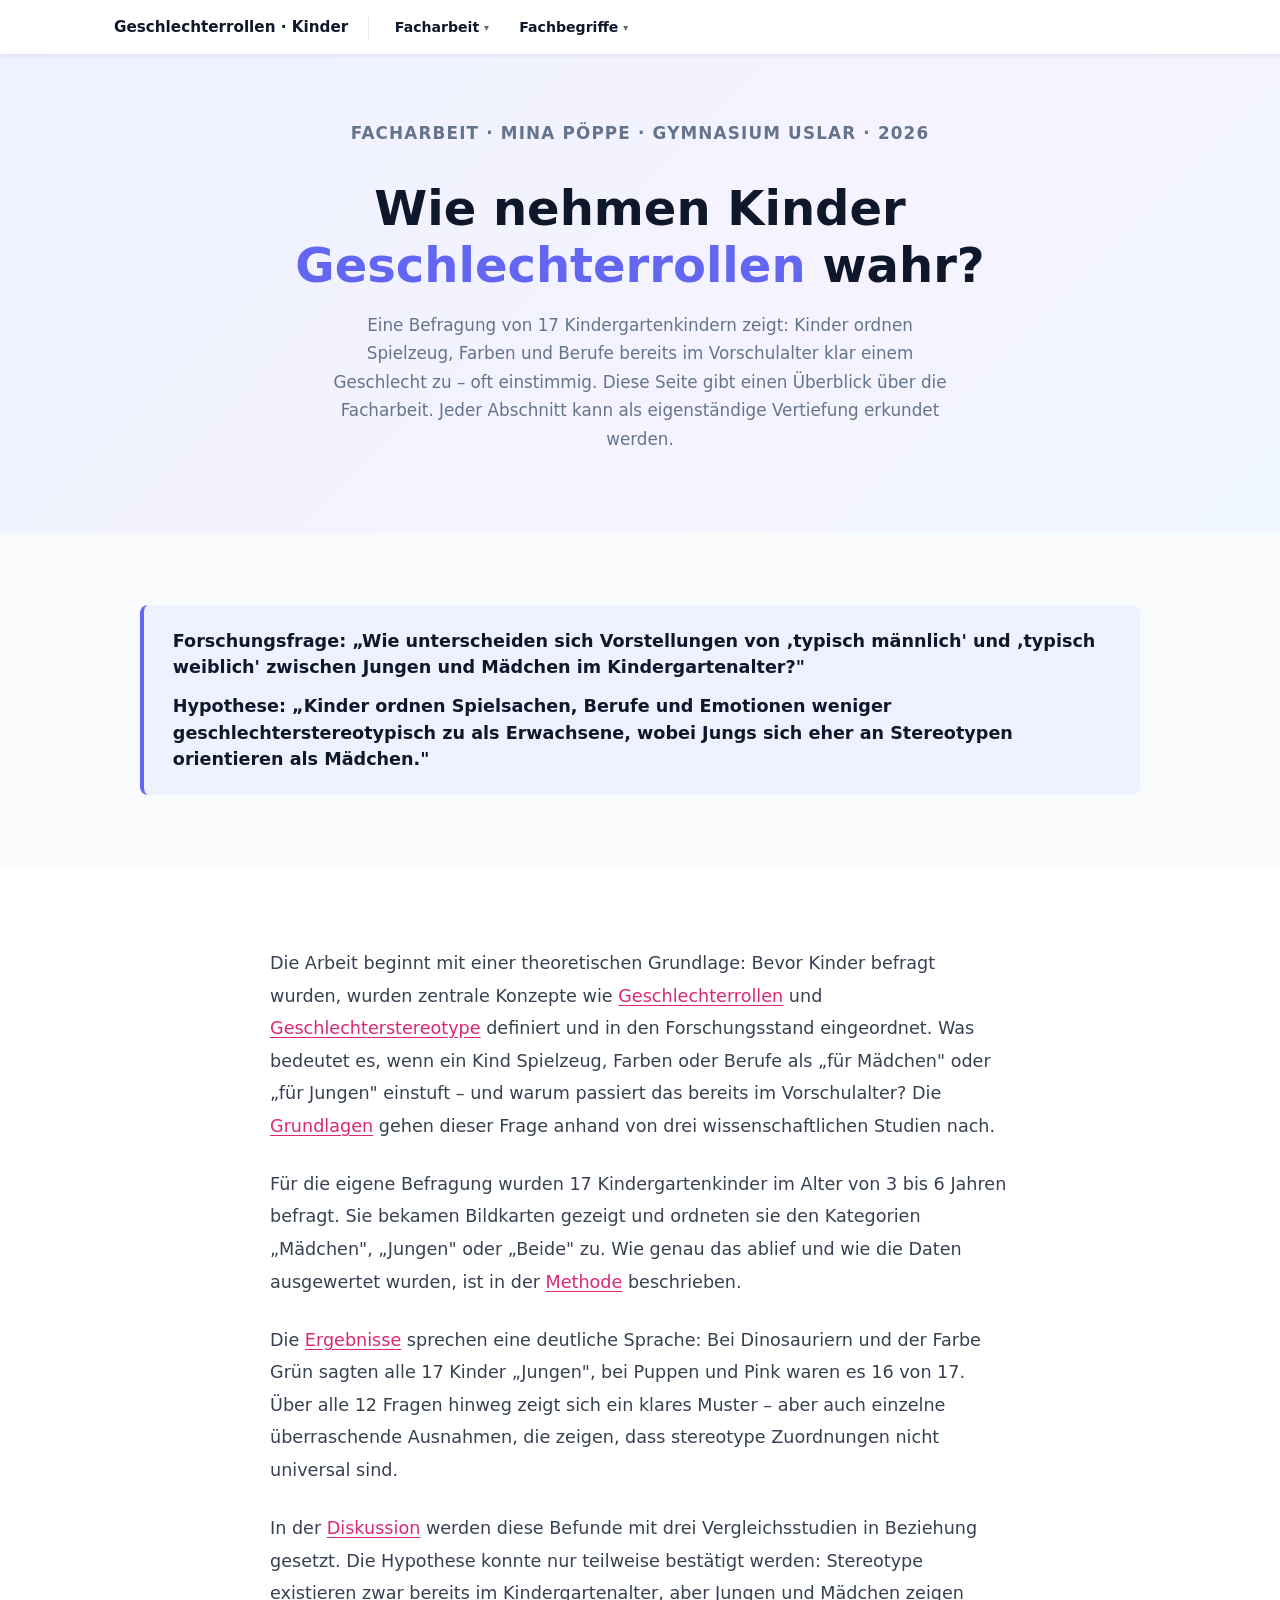
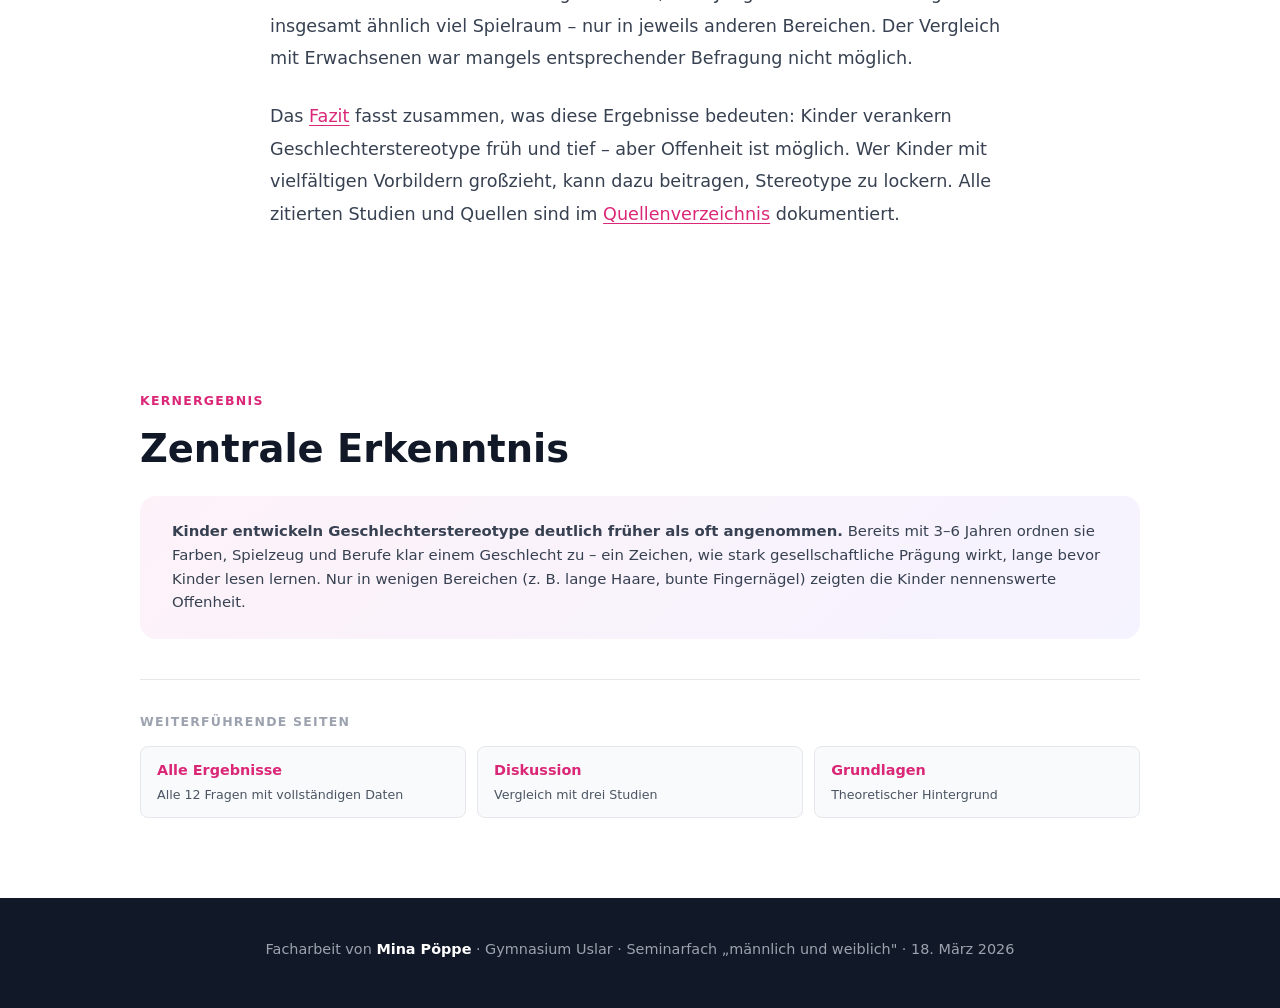
==== commit 47c242f0: "Refactor navigation and content across multiple HTML files: - Removed links to "Sozialisation", "Gen" ====
--- a/index.html
+++ b/index.html
@@ -32,9 +32,7 @@
           <div class="nav-dropdown">
             <a href="geschlechterrolle.html" class="nav-link">Geschlechterrolle</a>
             <a href="stereotypen.html" class="nav-link">Stereotyp</a>
-            <a href="sozialisation.html" class="nav-link">Sozialisation</a>
-            <a href="gender.html" class="nav-link">Gender</a>
-            <a href="stereotype-threat.html" class="nav-link">Stereotype Threat</a>
+
           </div>
         </div>
       </div>
@@ -50,11 +48,12 @@
 
   <main>
 
-    <!-- FORSCHUNGSFRAGE -->
-    <section class="section section-alt" style="padding: 2.5rem 2rem;">
+    <!-- FORSCHUNGSFRAGE + HYPOTHESE -->
+    <section id="hypothese" class="section section-alt" style="padding: 2.5rem 2rem;">
       <div class="container">
         <div class="research-box">
-          <p>Forschungsfrage: „Wie unterscheiden sich Vorstellungen von ‚typisch männlich' und ‚typisch weiblich' zwischen Jungen und Mädchen im Kindergartenalter?"</p>
+          <p><strong>Forschungsfrage:</strong> „Wie unterscheiden sich Vorstellungen von ‚typisch männlich' und ‚typisch weiblich' zwischen Jungen und Mädchen im Kindergartenalter?"</p>
+          <p style="margin-top:0.8rem;"><strong>Hypothese:</strong> „Kinder ordnen Spielsachen, Berufe und Emotionen weniger geschlechterstereotypisch zu als Erwachsene, wobei Jungs sich eher an Stereotypen orientieren als Mädchen."</p>
         </div>
       </div>
     </section>
@@ -63,13 +62,13 @@
     <section id="kapitel" class="section">
       <div class="container hub-prose">
 
-        <p>Die Arbeit beginnt mit einer theoretischen Grundlage: Bevor Kinder befragt wurden, wurden zentrale Konzepte wie <a href="geschlechterrolle.html" class="inline-link">Geschlechterrollen</a>, <a href="stereotypen.html" class="inline-link">Geschlechterstereotype</a> und <a href="sozialisation.html" class="inline-link">Sozialisation</a> definiert und in den Forschungsstand eingeordnet. Was bedeutet es, wenn ein Kind Spielzeug, Farben oder Berufe als „für Mädchen" oder „für Jungen" einstuft – und warum passiert das bereits im Vorschulalter? Die <a href="grundlagen.html" class="inline-link">Grundlagen</a> gehen dieser Frage anhand von drei wissenschaftlichen Studien nach.</p>
+        <p>Die Arbeit beginnt mit einer theoretischen Grundlage: Bevor Kinder befragt wurden, wurden zentrale Konzepte wie <a href="geschlechterrolle.html" class="inline-link">Geschlechterrollen</a> und <a href="stereotypen.html" class="inline-link">Geschlechterstereotype</a> definiert und in den Forschungsstand eingeordnet. Was bedeutet es, wenn ein Kind Spielzeug, Farben oder Berufe als „für Mädchen" oder „für Jungen" einstuft – und warum passiert das bereits im Vorschulalter? Die <a href="grundlagen.html" class="inline-link">Grundlagen</a> gehen dieser Frage anhand von drei wissenschaftlichen Studien nach.</p>
 
-        <p>Für die eigene Befragung wurden 17 Kindergartenkinder im Alter von 3 bis 6 Jahren einzeln interviewt. Sie bekamen Bildkarten gezeigt und ordneten sie den Kategorien „Mädchen", „Jungen" oder „Beide" zu. Wie genau das ablief, welche ethischen Überlegungen dabei eine Rolle spielten und wie die Daten ausgewertet wurden, ist in der <a href="methode.html" class="inline-link">Methode</a> beschrieben.</p>
+        <p>Für die eigene Befragung wurden 17 Kindergartenkinder im Alter von 3 bis 6 Jahren befragt. Sie bekamen Bildkarten gezeigt und ordneten sie den Kategorien „Mädchen", „Jungen" oder „Beide" zu. Wie genau das ablief und wie die Daten ausgewertet wurden, ist in der <a href="methode.html" class="inline-link">Methode</a> beschrieben.</p>
 
         <p>Die <a href="ergebnisse.html" class="inline-link">Ergebnisse</a> sprechen eine deutliche Sprache: Bei Dinosauriern und der Farbe Grün sagten alle 17 Kinder „Jungen", bei Puppen und Pink waren es 16 von 17. Über alle 12 Fragen hinweg zeigt sich ein klares Muster – aber auch einzelne überraschende Ausnahmen, die zeigen, dass stereotype Zuordnungen nicht universal sind.</p>
 
-        <p>In der <a href="diskussion.html" class="inline-link">Diskussion</a> werden diese Befunde mit drei Vergleichsstudien in Beziehung gesetzt. Die Hypothese, dass Jungen und Mädchen sich in der Stärke ihrer Stereotypisierung unterscheiden, ließ sich dabei nur teilweise bestätigen. Stattdessen zeigt sich, dass Stereotype in diesem Alter bei beiden Geschlechtern ähnlich stark ausgeprägt sind – ein Befund, der für das Verständnis von <a href="gender.html" class="inline-link">Gender</a> und von Phänomenen wie dem <a href="stereotype-threat.html" class="inline-link">Stereotype Threat</a> von Bedeutung ist.</p>
+        <p>In der <a href="diskussion.html" class="inline-link">Diskussion</a> werden diese Befunde mit drei Vergleichsstudien in Beziehung gesetzt. Die Hypothese konnte nur teilweise bestätigt werden: Stereotype existieren zwar bereits im Kindergartenalter, aber Jungen und Mädchen zeigen insgesamt ähnlich viel Spielraum – nur in jeweils anderen Bereichen. Der Vergleich mit Erwachsenen war mangels entsprechender Befragung nicht möglich.</p>
 
         <p>Das <a href="fazit.html" class="inline-link">Fazit</a> fasst zusammen, was diese Ergebnisse bedeuten: Kinder verankern Geschlechterstereotype früh und tief – aber Offenheit ist möglich. Wer Kinder mit vielfältigen Vorbildern großzieht, kann dazu beitragen, Stereotype zu lockern. Alle zitierten Studien und Quellen sind im <a href="quellen.html" class="inline-link">Quellenverzeichnis</a> dokumentiert.</p>
 
@@ -101,10 +100,6 @@
               <span class="related-link-title">Grundlagen</span>
               <span class="related-link-why">Theoretischer Hintergrund</span>
             </a>
-            <a href="sozialisation.html" class="related-link">
-              <span class="related-link-title">Sozialisation</span>
-              <span class="related-link-why">Wie Kinder Rollen lernen</span>
-            </a>
           </div>
         </div>
       </div>
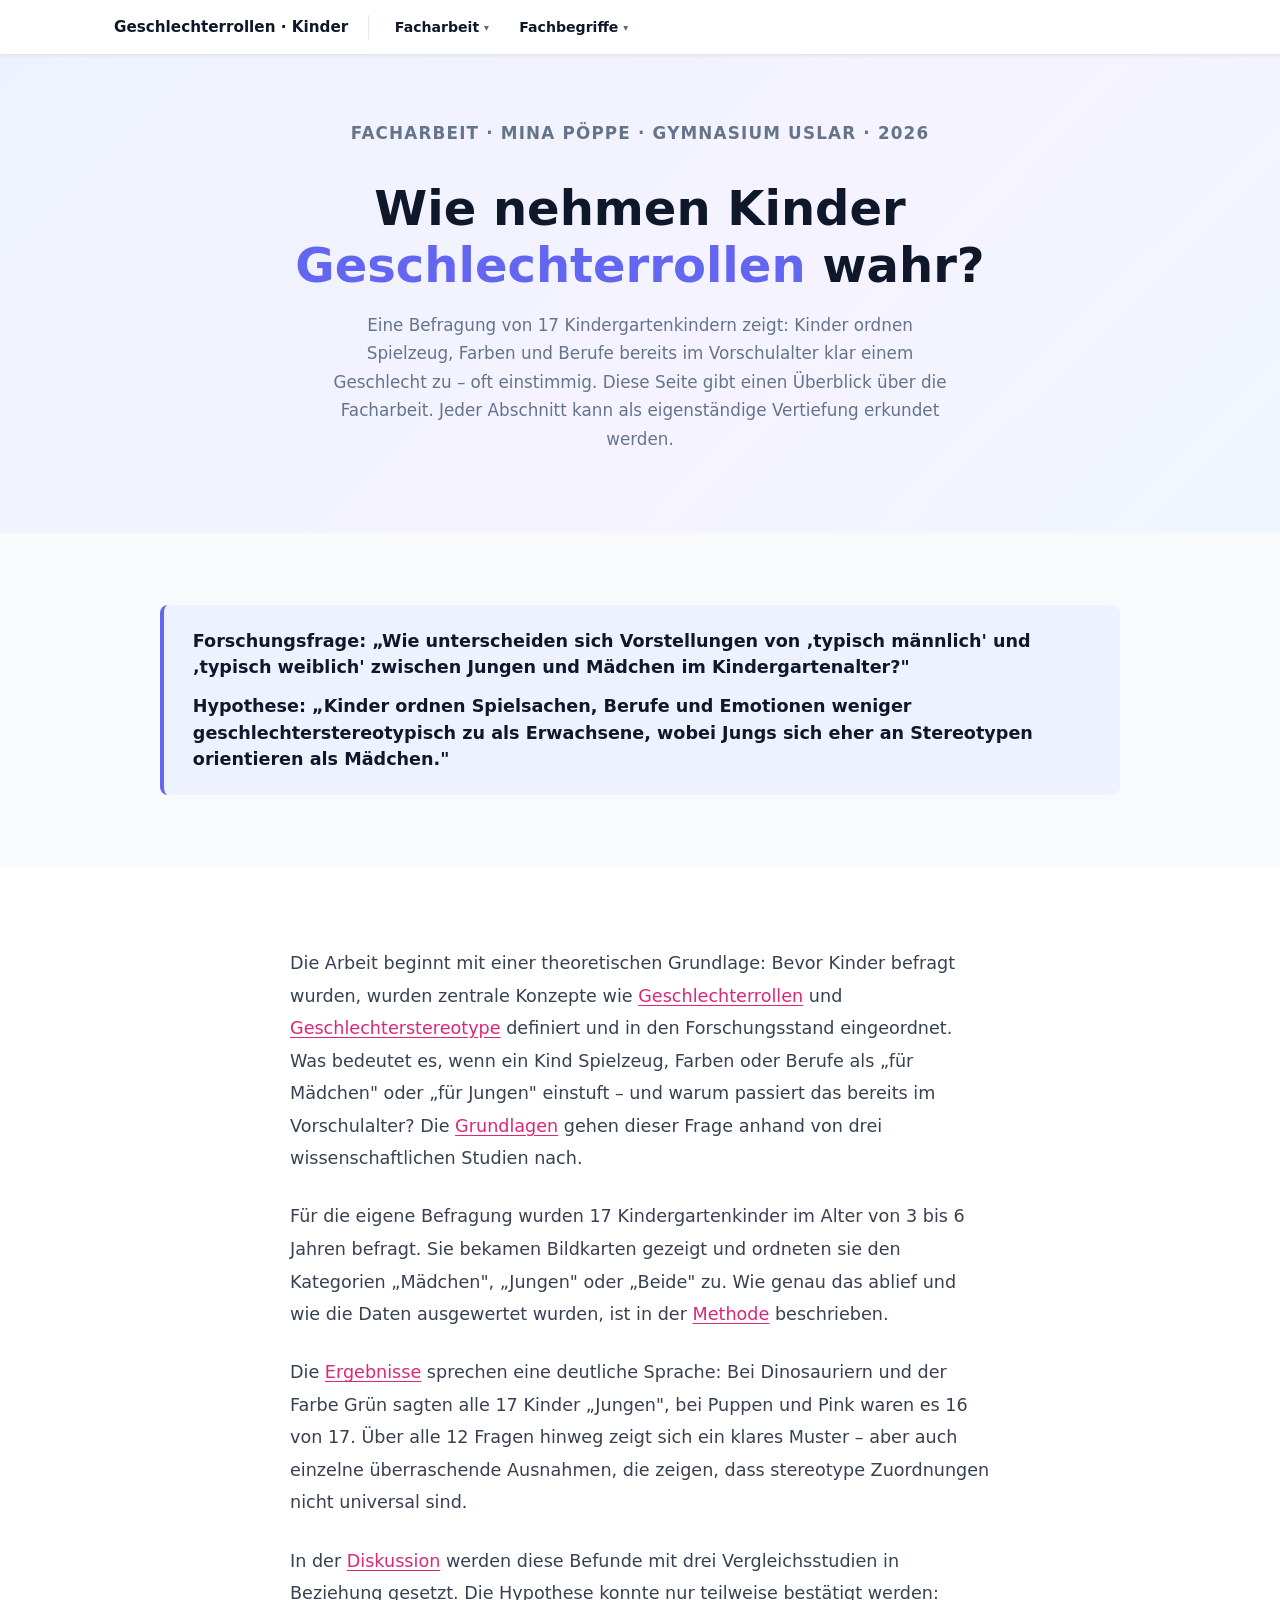
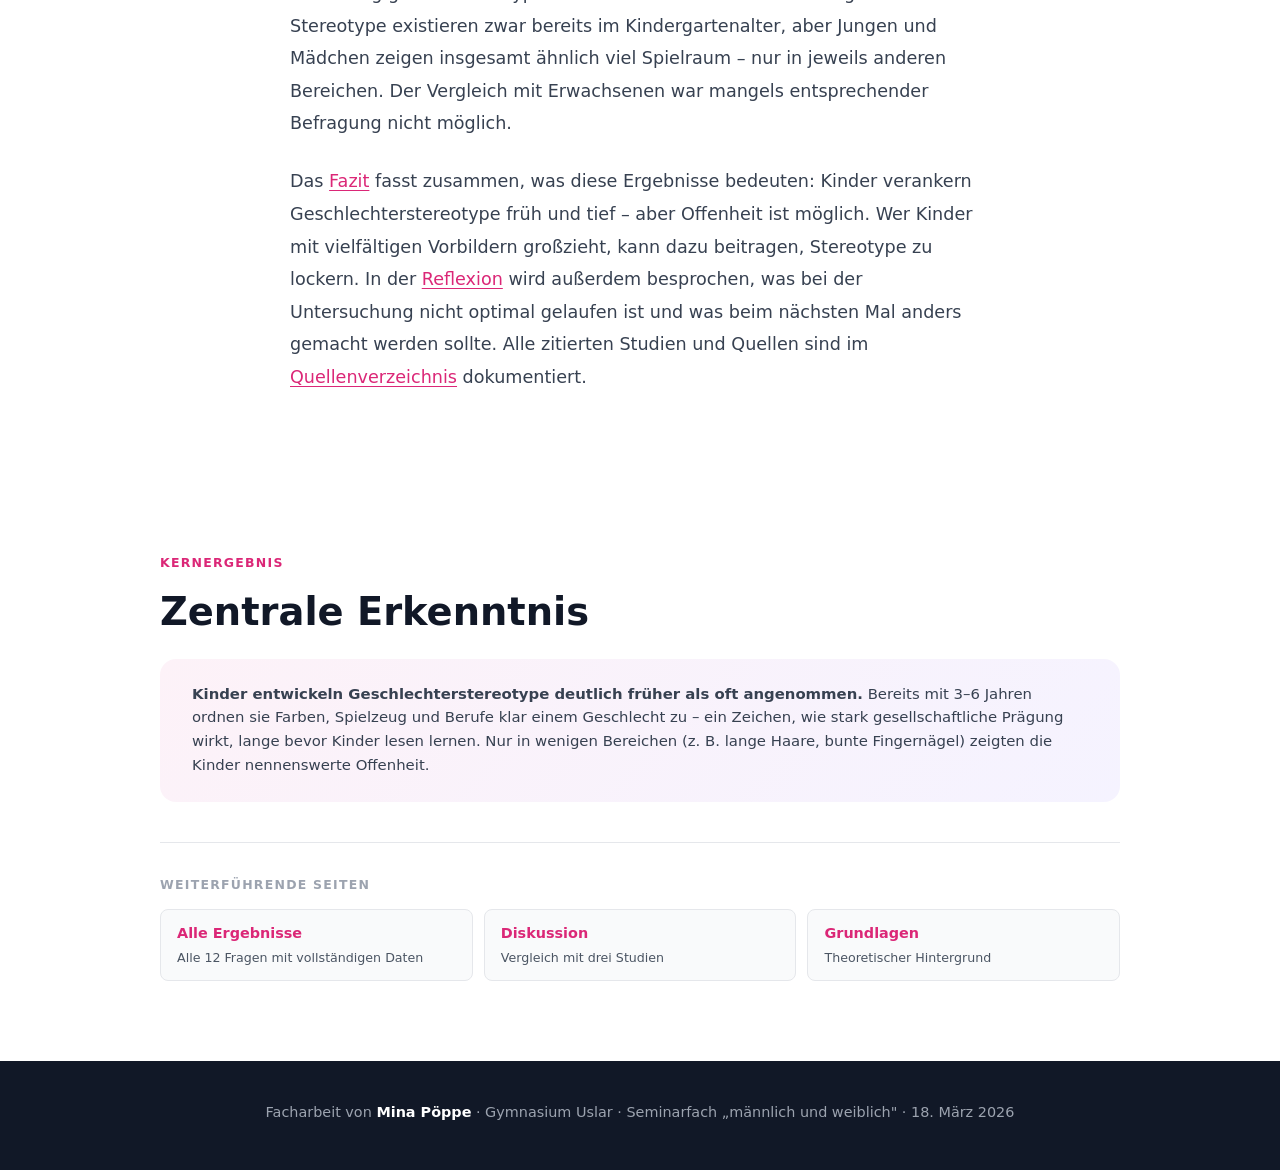
==== commit 171adb18: "feat: add Reflexion page and update navigation across multiple HTML files" ====
--- a/index.html
+++ b/index.html
@@ -24,6 +24,7 @@
             <a href="ergebnisse.html" class="nav-link">Ergebnisse</a>
             <a href="diskussion.html" class="nav-link">Diskussion</a>
             <a href="fazit.html" class="nav-link">Fazit</a>
+            <a href="reflexion.html" class="nav-link">Reflexion</a>
             <a href="quellen.html" class="nav-link">Quellen</a>
           </div>
         </div>
@@ -70,7 +71,7 @@
 
         <p>In der <a href="diskussion.html" class="inline-link">Diskussion</a> werden diese Befunde mit drei Vergleichsstudien in Beziehung gesetzt. Die Hypothese konnte nur teilweise bestätigt werden: Stereotype existieren zwar bereits im Kindergartenalter, aber Jungen und Mädchen zeigen insgesamt ähnlich viel Spielraum – nur in jeweils anderen Bereichen. Der Vergleich mit Erwachsenen war mangels entsprechender Befragung nicht möglich.</p>
 
-        <p>Das <a href="fazit.html" class="inline-link">Fazit</a> fasst zusammen, was diese Ergebnisse bedeuten: Kinder verankern Geschlechterstereotype früh und tief – aber Offenheit ist möglich. Wer Kinder mit vielfältigen Vorbildern großzieht, kann dazu beitragen, Stereotype zu lockern. Alle zitierten Studien und Quellen sind im <a href="quellen.html" class="inline-link">Quellenverzeichnis</a> dokumentiert.</p>
+        <p>Das <a href="fazit.html" class="inline-link">Fazit</a> fasst zusammen, was diese Ergebnisse bedeuten: Kinder verankern Geschlechterstereotype früh und tief – aber Offenheit ist möglich. Wer Kinder mit vielfältigen Vorbildern großzieht, kann dazu beitragen, Stereotype zu lockern. In der <a href="reflexion.html" class="inline-link">Reflexion</a> wird außerdem besprochen, was bei der Untersuchung nicht optimal gelaufen ist und was beim nächsten Mal anders gemacht werden sollte. Alle zitierten Studien und Quellen sind im <a href="quellen.html" class="inline-link">Quellenverzeichnis</a> dokumentiert.</p>
 
       </div>
     </section>
--- a/style.css
+++ b/style.css
@@ -52,6 +52,7 @@
   color: var(--gray-800);
   background: var(--white);
   line-height: 1.6;
+  overflow-x: hidden;
 }
 
 /* ===== HERO ===== */
@@ -306,7 +307,7 @@
 .section { padding: 5rem 2rem; }
 .section-alt { background: var(--gray-50); }
 
-.container { max-width: 1000px; margin: 0 auto; }
+.container { max-width: 1000px; margin: 0 auto; padding-left: 1.25rem; padding-right: 1.25rem; }
 
 .section-label {
   font-size: 0.78rem;
@@ -366,7 +367,7 @@
 .card-pink { background: var(--pink-light); border-left: 4px solid var(--pink-dark); }
 .card-purple { background: var(--purple-light); border-left: 4px solid var(--purple); }
 .card-blue { background: var(--blue-light); border-left: 4px solid var(--blue); }
-.card-green { background: var(--green-light); border-left: 4px solid var(--green); }
+.card-green { background: var(--accent-light); border-left: 4px solid var(--accent); }
 
 .card-icon { font-size: 2rem; margin-bottom: 0.8rem; }
 .card h3 { font-size: 1.05rem; font-weight: 700; margin-bottom: 0.5rem; color: var(--gray-900); }
@@ -600,7 +601,7 @@
 
 .badge-girl { background: var(--pink-light); color: var(--pink-dark); }
 .badge-boy { background: #dbeafe; color: #1d4ed8; }
-.badge-both { background: var(--green-light); color: #15803d; }
+.badge-both { background: var(--gray-100); color: var(--gray-600); }
 
 .sample-visual { margin: 0.8rem 0; }
 
@@ -765,7 +766,7 @@
 
 .bar-girl { background: linear-gradient(90deg, var(--pink), var(--pink-dark)); }
 .bar-boy { background: linear-gradient(90deg, var(--blue), #2563eb); }
-.bar-both { background: linear-gradient(90deg, var(--green), #16a34a); }
+.bar-both { background: linear-gradient(90deg, #9ca3af, #6b7280); }
 
 .result-note { margin-top: 0.8rem; font-size: 0.83rem; color: var(--gray-500); font-style: italic; }
 
@@ -795,8 +796,8 @@
   box-shadow: var(--shadow);
 }
 
-.disc-confirm { background: var(--green-light); border-top: 4px solid var(--green); }
-.disc-partial { background: #fffbeb; border-top: 4px solid #fbbf24; }
+.disc-confirm { background: var(--pink-light); border-top: 4px solid var(--pink-dark); }
+.disc-partial { background: var(--accent-light); border-top: 4px solid var(--accent); }
 .disc-limit { background: var(--blue-light); border-top: 4px solid var(--blue); }
 
 .disc-icon { font-size: 1.8rem; margin-bottom: 0.8rem; }
@@ -809,7 +810,7 @@
 
 .studies-grid {
   display: grid;
-  grid-template-columns: repeat(auto-fit, minmax(260px, 1fr));
+  grid-template-columns: repeat(auto-fit, minmax(min(260px, 100%), 1fr));
   gap: 1.2rem;
 }
 
@@ -931,11 +932,15 @@
   .breadcrumb-nav { padding: 0.65rem 1rem; }
   .tab-btn { padding: 0.8rem 0.8rem; font-size: 0.82rem; }
   .rtab-btn { padding: 0.7rem 0.8rem; font-size: 0.82rem; }
+  .section { padding: 3rem 0; }
+  .hub-hero { padding: 2.5rem 1.25rem 2rem; }
 }
 
 @media (max-width: 480px) {
   .method-grid { grid-template-columns: 1fr; }
   .hero h1 { font-size: 2rem; }
+  .section { padding: 2.5rem 0; }
+  .hub-hero { padding: 2rem 1rem 1.5rem; }
 }
 
 /* ===== SCROLL OFFSET FIX (for sticky nav) ===== */
@@ -1180,8 +1185,8 @@
 
 /* ===== INFO BOX ===== */
 .info-box {
-  background: #fffbeb;
-  border-left: 4px solid #fbbf24;
+  background: var(--accent-light);
+  border-left: 4px solid var(--accent);
   border-radius: var(--radius-sm);
   padding: 1rem 1.2rem;
   font-size: 0.9rem;
@@ -1191,8 +1196,8 @@
 }
 
 .info-box-green {
-  background: var(--green-light);
-  border-left: 4px solid var(--green);
+  background: var(--accent-light);
+  border-left: 4px solid var(--accent);
   border-radius: var(--radius-sm);
   padding: 1rem 1.2rem;
   font-size: 0.9rem;
@@ -1353,7 +1358,7 @@
 }
 
 .hypo-left { background: var(--pink-light); border-left: 4px solid var(--pink-dark); }
-.hypo-right { background: var(--green-light); border-left: 4px solid var(--green); }
+.hypo-right { background: var(--blue-light); border-left: 4px solid var(--blue); }
 
 .hypo-arrow {
   font-size: 1.5rem;
@@ -1775,12 +1780,13 @@
 .nav-dropdown {
   display: none;
   position: absolute;
-  top: calc(100% + 6px);
+  top: 100%;
   left: 0;
   background: white;
   border: 1px solid var(--border);
   border-radius: 10px;
   padding: 0.4rem;
+  padding-top: 0.65rem;
   min-width: 175px;
   box-shadow: 0 6px 24px rgba(0,0,0,0.1);
   z-index: 300;
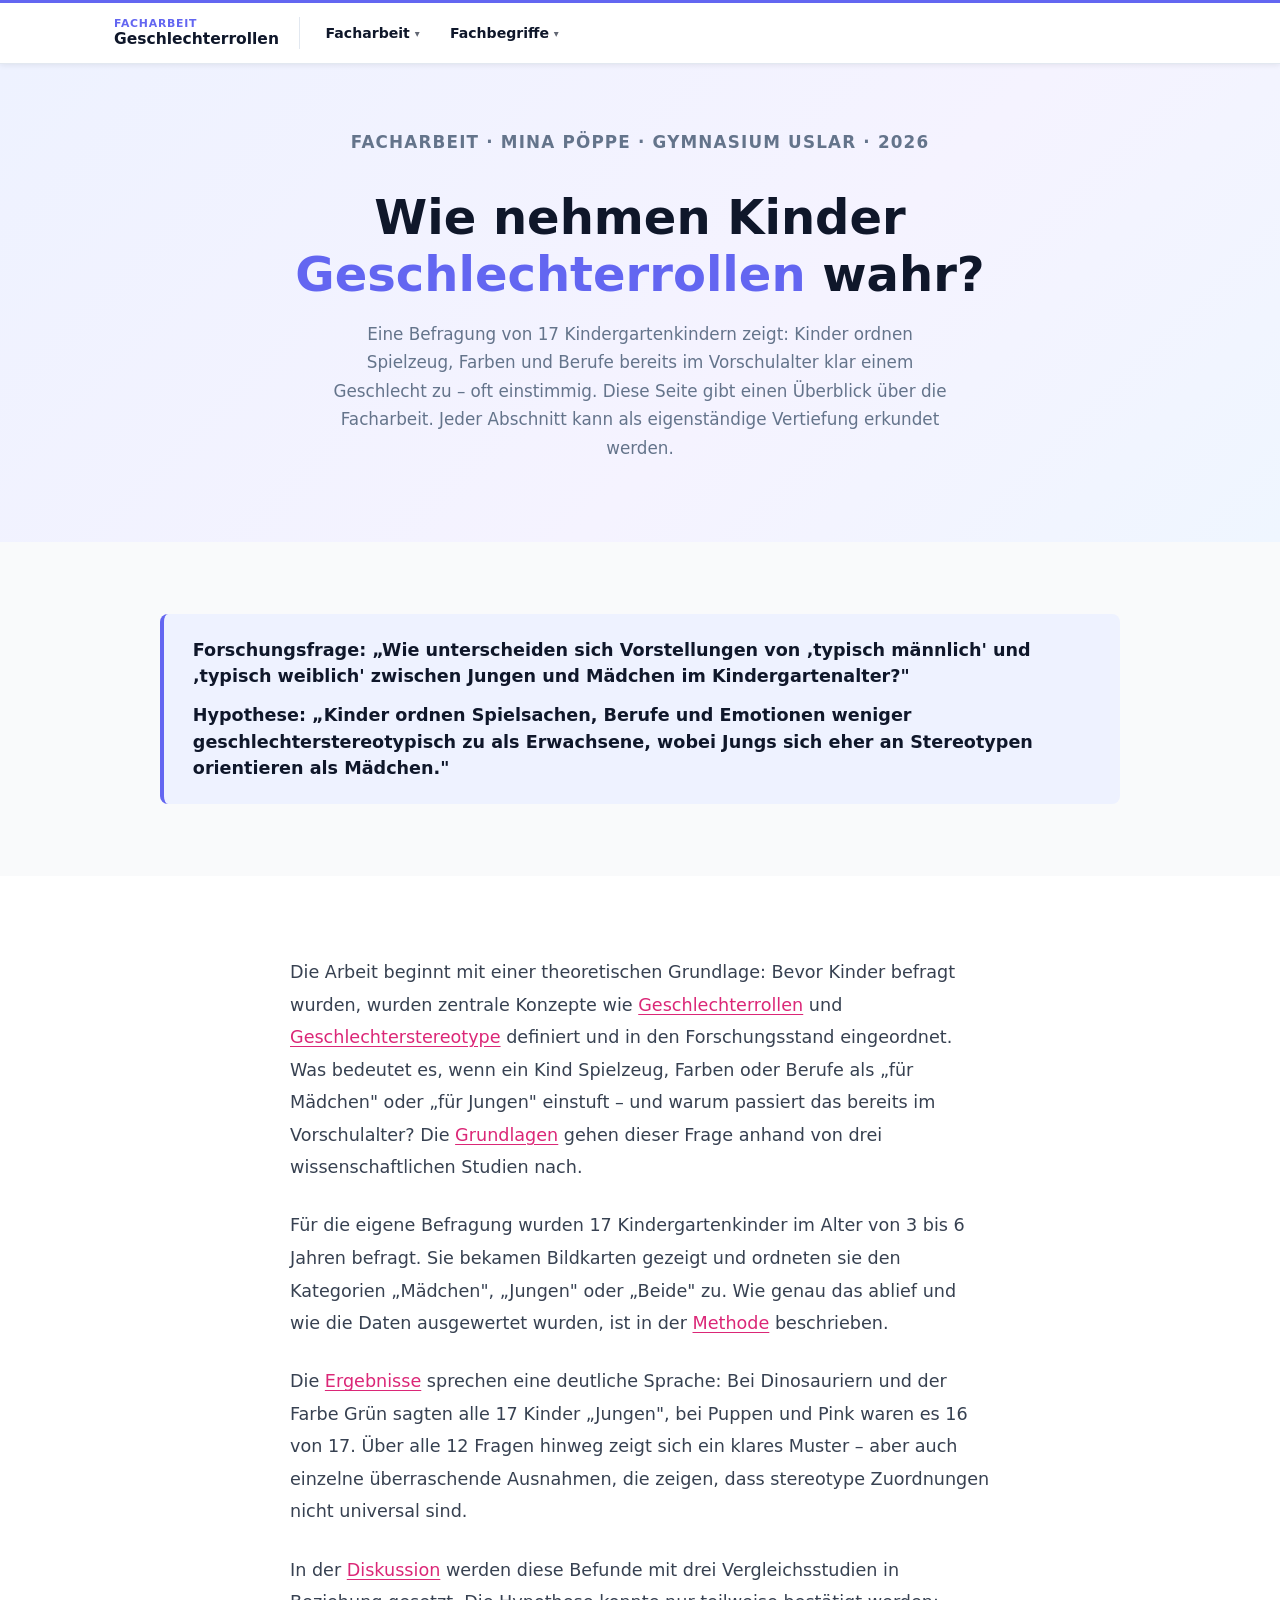
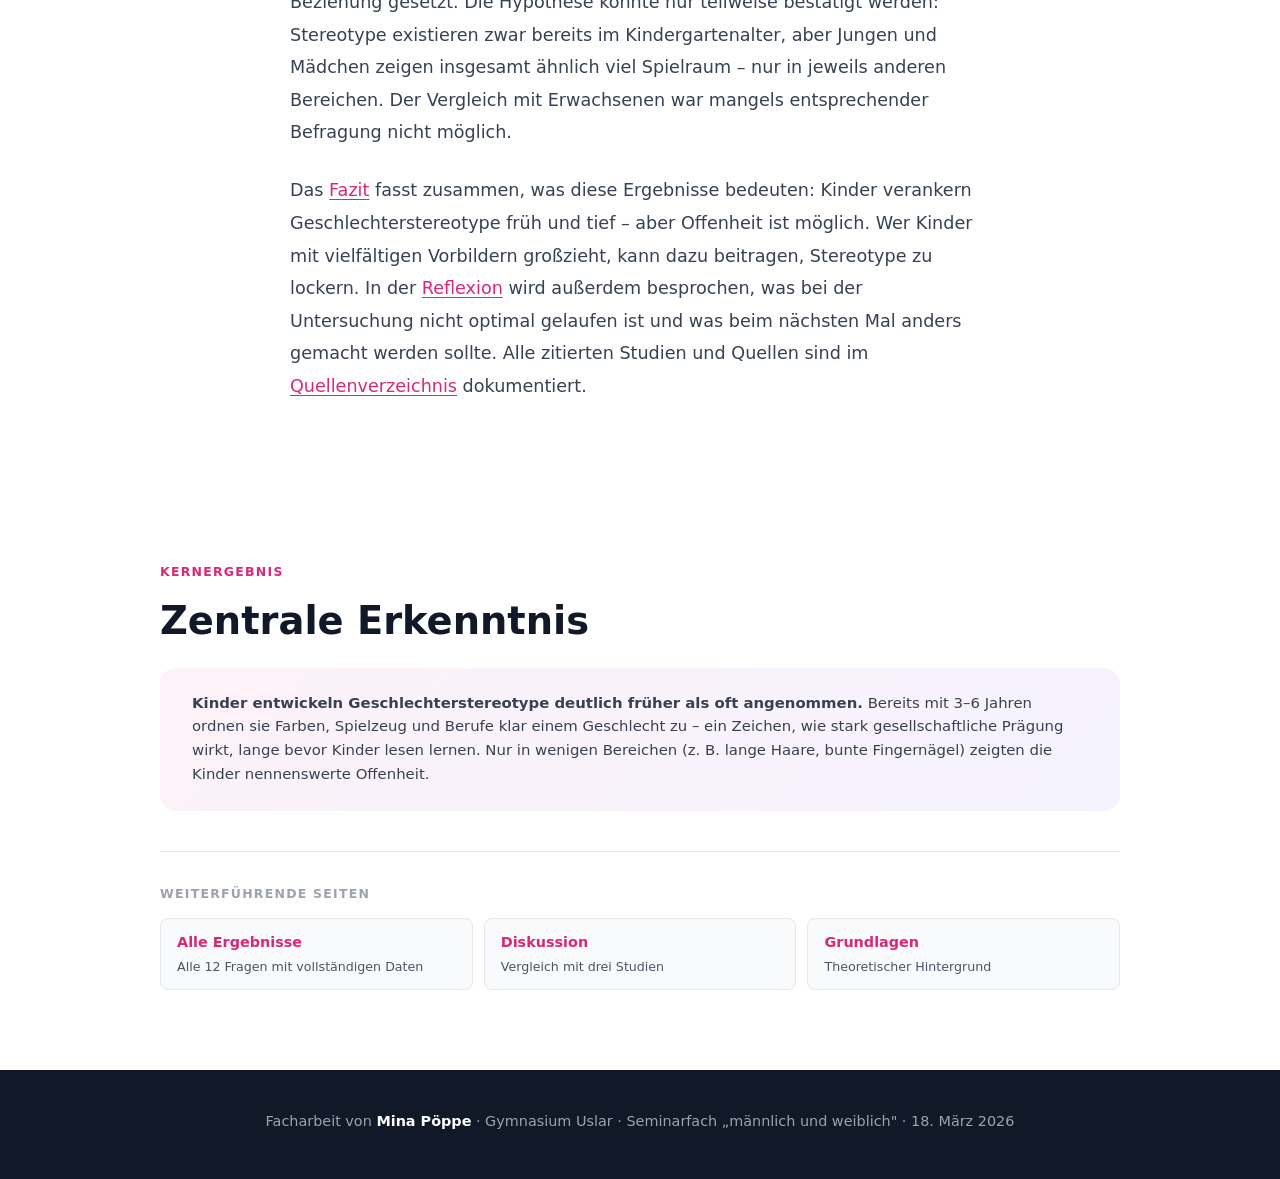
==== commit 8c7c5985: "feat: update navigation logo across multiple HTML files and enhance CSS styles" ====
--- a/index.html
+++ b/index.html
@@ -12,7 +12,7 @@
 
   <nav class="site-nav">
     <div class="nav-inner">
-      <a href="index.html" class="nav-logo">Geschlechterrollen&nbsp;·&nbsp;Kinder</a>
+      <a href="index.html" class="nav-logo"><span class="nav-logo-sub">Facharbeit</span><span class="nav-logo-main">Geschlechterrollen</span></a>
       <button class="nav-toggle" id="navToggle" aria-label="Menü">☰</button>
       <div class="nav-menu" id="navMenu">
         <div class="nav-group">
--- a/style.css
+++ b/style.css
@@ -1704,7 +1704,8 @@
   z-index: 200;
   background: white;
   border-bottom: 1px solid var(--border);
-  box-shadow: 0 1px 4px rgba(0,0,0,0.07);
+  box-shadow: 0 1px 6px rgba(0,0,0,0.08);
+  border-top: 3px solid var(--accent);
 }
 
 .nav-inner {
@@ -1713,24 +1714,39 @@
   padding: 0 1.5rem;
   display: flex;
   align-items: center;
-  height: 54px;
+  height: 60px;
   gap: 0.25rem;
 }
 
 .nav-logo {
-  font-weight: 800;
-  font-size: 0.95rem;
-  color: var(--text);
+  display: flex;
+  flex-direction: column;
+  gap: 0;
   text-decoration: none;
   white-space: nowrap;
   padding-right: 1.25rem;
   border-right: 1px solid var(--border);
   margin-right: 0.5rem;
   flex-shrink: 0;
-  transition: color var(--transition);
-}
-
-.nav-logo:hover { color: var(--accent); }
+  transition: opacity var(--transition);
+  line-height: 1.2;
+}
+
+.nav-logo:hover { opacity: 0.75; }
+
+.nav-logo-sub {
+  font-size: 0.68rem;
+  font-weight: 600;
+  color: var(--accent);
+  text-transform: uppercase;
+  letter-spacing: 0.07em;
+}
+
+.nav-logo-main {
+  font-size: 0.97rem;
+  font-weight: 800;
+  color: var(--text);
+}
 
 .nav-menu {
   display: flex;
@@ -2033,7 +2049,7 @@
   .nav-menu {
     display: none;
     position: absolute;
-    top: 54px;
+    top: 63px;
     left: 0;
     right: 0;
     background: white;
